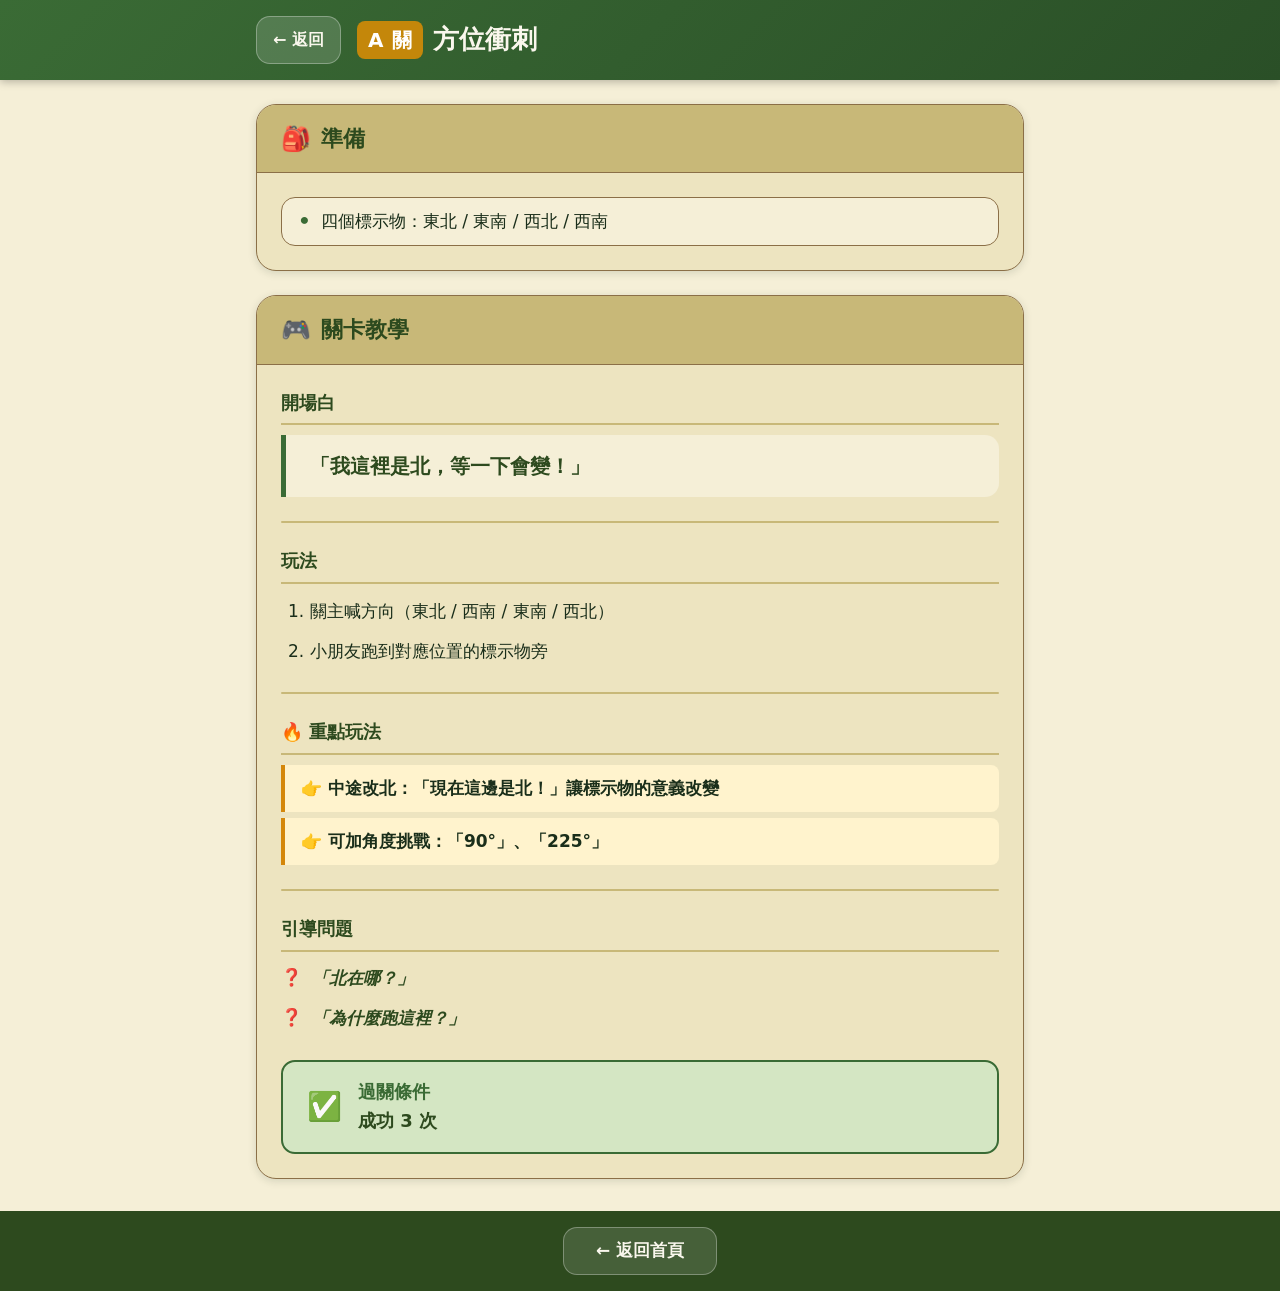
==== station-a.html @ 74ac6048 "feat: add scout orienteering station game site - Homepage with global station master principles and " ====
<!DOCTYPE html>
<html lang="zh-Hant">
<head>
  <meta charset="UTF-8">
  <meta name="viewport" content="width=device-width, initial-scale=1.0, viewport-fit=cover">
  <meta name="theme-color" content="#3A6B35">
  <meta name="mobile-web-app-capable" content="yes">
  <meta name="apple-mobile-web-app-capable" content="yes">
  <meta name="apple-mobile-web-app-status-bar-style" content="black-translucent">
  <meta name="apple-mobile-web-app-title" content="童軍闖關">
  <title>A關：方位衝刺 · 童軍定向</title>
  <link rel="stylesheet" href="css/style.css">
</head>
<body>

  <header class="station-header">
    <div class="container">
      <a href="index.html" class="back-btn" aria-label="返回首頁">← 返回</a>
      <div class="station-title-group">
        <span class="station-badge">A 關</span>
        <h1>方位衝刺</h1>
      </div>
    </div>
  </header>

  <main>
    <div class="container">
      <div class="content-cards">

        <!-- 準備 -->
        <section class="content-card" id="prep">
          <div class="card-header">
            <span class="card-icon">🎒</span>
            <h2>準備</h2>
          </div>
          <div class="card-body">
            <ul class="prep-list">
              <li>四個標示物：東北 / 東南 / 西北 / 西南</li>
            </ul>
          </div>
        </section>

        <!-- 關卡教學 -->
        <section class="content-card" id="teaching">
          <div class="card-header">
            <span class="card-icon">🎮</span>
            <h2>關卡教學</h2>
          </div>
          <div class="card-body">

            <div class="teaching-block">
              <h3>開場白</h3>
              <blockquote class="spiel">「我這裡是北，等一下會變！」</blockquote>
            </div>

            <hr class="topic-divider">

            <div class="teaching-block">
              <h3>玩法</h3>
              <ol class="gameplay-steps">
                <li>關主喊方向（東北 / 西南 / 東南 / 西北）</li>
                <li>小朋友跑到對應位置的標示物旁</li>
              </ol>
            </div>

            <hr class="topic-divider">

            <div class="teaching-block">
              <h3>🔥 重點玩法</h3>
              <ul class="key-list">
                <li>👉 中途改北：「現在這邊是北！」讓標示物的意義改變</li>
                <li>👉 可加角度挑戰：「90°」、「225°」</li>
              </ul>
            </div>

            <hr class="topic-divider">

            <div class="teaching-block">
              <h3>引導問題</h3>
              <ul class="guidance-list">
                <li>「北在哪？」</li>
                <li>「為什麼跑這裡？」</li>
              </ul>
            </div>

            <div class="pass-condition" role="button" tabindex="0" aria-label="點擊標記過關">
              <span class="pass-icon">✅</span>
              <div class="pass-text">
                <strong>過關條件</strong>
                <p>成功 3 次</p>
              </div>
              <span class="pass-done-label">完成！</span>
            </div>

          </div>
        </section>

      </div>
    </div>
  </main>

  <footer class="station-footer">
    <a href="index.html" class="back-btn">← 返回首頁</a>
  </footer>

  <script src="js/main.js"></script>
</body>
</html>
---- css/style.css ----
/* === 1. CSS Custom Properties === */
:root {
  --color-bg:            #F5EFD7;
  --color-surface:       #EDE4C0;
  --color-surface-deep:  #C8B878;
  --color-text:          #1A2E1A;
  --color-heading:       #2D4A1E;
  --color-primary:       #3A6B35;
  --color-primary-dark:  #2A4F27;
  --color-primary-text:  #FAF7ED;
  --color-accent:        #C4870A;
  --color-border:        #8B6F47;
  --color-secondary:     #8B6F47;
  --color-secondary-text:#FAF7ED;
  --color-pass-bg:       #D4E6C3;
  --color-key-bg:        #FFF3CD;
  --color-key-border:    #D4870A;

  --font-base: system-ui, -apple-system, 'Segoe UI', sans-serif;

  --radius-sm:  0.5rem;
  --radius-md:  0.875rem;
  --radius-lg:  1.25rem;

  --space-xs:  0.375rem;
  --space-sm:  0.625rem;
  --space-md:  1rem;
  --space-lg:  1.5rem;
  --space-xl:  2rem;

  --shadow-card: 0 2px 8px rgba(26,46,26,0.15);
  --touch-min:   3rem;
  --touch-nav:   4.5rem;
}

/* === 2. Reset & Base === */
*, *::before, *::after {
  box-sizing: border-box;
  margin: 0;
  padding: 0;
}

html {
  scroll-behavior: smooth;
  -webkit-text-size-adjust: 100%;
}

body {
  font-family: var(--font-base);
  font-size: 1.125rem;
  line-height: 1.6;
  color: var(--color-text);
  background-color: var(--color-bg);
  text-rendering: optimizeLegibility;
  -webkit-font-smoothing: antialiased;
  min-height: 100dvh;
  display: flex;
  flex-direction: column;
}

main {
  flex: 1;
}

ul, ol {
  padding-left: 1.25em;
}

li {
  margin-bottom: 0.25em;
}

a {
  color: var(--color-primary);
  text-decoration: none;
}

/* === 3. Typography === */
h1 {
  font-size: clamp(1.6rem, 5vw, 2.25rem);
  font-weight: 800;
  color: var(--color-primary-text);
  line-height: 1.2;
}

h2 {
  font-size: clamp(1.25rem, 4vw, 1.625rem);
  font-weight: 700;
  color: var(--color-heading);
  margin-bottom: var(--space-md);
}

h3 {
  font-size: 1.125rem;
  font-weight: 700;
  color: var(--color-heading);
  margin-bottom: var(--space-sm);
  padding-bottom: var(--space-xs);
  border-bottom: 2px solid var(--color-surface-deep);
}

/* === 4. Layout === */
.container {
  width: 100%;
  max-width: 800px;
  margin-inline: auto;
  padding-inline: var(--space-md);
}

/* === 5. Site Header (homepage) === */
.site-header {
  background: linear-gradient(135deg, var(--color-primary) 0%, var(--color-primary-dark) 100%);
  padding: var(--space-xl) 0 var(--space-lg);
  position: relative;
  overflow: hidden;
}

.site-header::before {
  content: '';
  position: absolute;
  inset: 0;
  background-image:
    radial-gradient(circle at 20% 50%, rgba(255,255,255,0.05) 0%, transparent 50%),
    radial-gradient(circle at 80% 20%, rgba(255,255,255,0.07) 0%, transparent 40%);
  pointer-events: none;
}

.site-header .container {
  position: relative;
}

.header-top {
  display: flex;
  align-items: center;
  gap: var(--space-md);
  margin-bottom: var(--space-sm);
}

.header-emblem {
  font-size: 3rem;
  line-height: 1;
  filter: drop-shadow(0 2px 4px rgba(0,0,0,0.3));
}

.site-header h1 {
  color: var(--color-primary-text);
}

.site-subtitle {
  color: rgba(250,247,237,0.85);
  font-size: 1rem;
  font-weight: 500;
  letter-spacing: 0.05em;
  margin-top: var(--space-xs);
}

/* === 6. Station Header (station pages) === */
.station-header {
  background: linear-gradient(135deg, var(--color-primary) 0%, var(--color-primary-dark) 100%);
  padding: var(--space-md) 0;
  position: sticky;
  top: 0;
  z-index: 100;
  box-shadow: 0 2px 8px rgba(0,0,0,0.25);
}

.station-header .container {
  display: flex;
  align-items: center;
  gap: var(--space-md);
}

.station-title-group {
  display: flex;
  align-items: center;
  gap: var(--space-sm);
  flex: 1;
  min-width: 0;
}

.station-badge {
  background: var(--color-accent);
  color: #fff;
  border-radius: var(--radius-sm);
  padding: 0.15em 0.55em;
  font-size: 1.25rem;
  font-weight: 900;
  letter-spacing: 0.03em;
  white-space: nowrap;
  flex-shrink: 0;
}

.station-header h1 {
  font-size: clamp(1.2rem, 4vw, 1.625rem);
  white-space: nowrap;
  overflow: hidden;
  text-overflow: ellipsis;
}

/* === 7. Back Button === */
.back-btn {
  display: inline-flex;
  align-items: center;
  justify-content: center;
  min-height: var(--touch-min);
  padding: 0 var(--space-md);
  background: rgba(255,255,255,0.15);
  color: var(--color-primary-text);
  border-radius: var(--radius-md);
  font-size: 1rem;
  font-weight: 700;
  text-decoration: none;
  border: 1.5px solid rgba(255,255,255,0.3);
  transition: background 0.2s ease;
  white-space: nowrap;
  flex-shrink: 0;
}

.back-btn:hover,
.back-btn:focus-visible {
  background: rgba(255,255,255,0.25);
  outline: 2px solid var(--color-primary-text);
  outline-offset: 2px;
}

/* === 8. Principles Section === */
.principles-section {
  padding: var(--space-xl) 0 var(--space-lg);
}

.principles-section h2 {
  display: flex;
  align-items: center;
  gap: var(--space-sm);
  margin-bottom: var(--space-lg);
}

.principles-section h2::before {
  content: '🧭';
  font-size: 1.4rem;
}

.principles-list {
  list-style: none;
  padding: 0;
  display: flex;
  flex-direction: column;
  gap: var(--space-sm);
}

.principle-item {
  background: var(--color-surface);
  border: 1.5px solid var(--color-border);
  border-left: 5px solid var(--color-accent);
  border-radius: var(--radius-md);
  padding: var(--space-md) var(--space-lg);
  font-size: 1.125rem;
  font-weight: 600;
  line-height: 1.5;
  box-shadow: var(--shadow-card);
}

.principle-item strong {
  color: var(--color-heading);
  display: block;
  font-size: 1.2rem;
}

.principle-item .principle-note {
  color: var(--color-text);
  font-weight: 500;
  font-size: 1rem;
  margin-top: 0.1em;
}

.principle-star {
  color: var(--color-accent);
}

/* === 9. Station Navigation Buttons === */
.stations-section {
  padding-bottom: var(--space-xl);
}

.stations-section h2 {
  display: flex;
  align-items: center;
  gap: var(--space-sm);
  margin-bottom: var(--space-lg);
}

.stations-section h2::before {
  content: '🎯';
  font-size: 1.4rem;
}

.station-grid {
  display: grid;
  grid-template-columns: 1fr 1fr;
  gap: var(--space-md);
}

.station-btn {
  display: flex;
  flex-direction: column;
  align-items: center;
  justify-content: center;
  gap: var(--space-xs);
  min-height: var(--touch-nav);
  padding: var(--space-md);
  background: var(--color-primary);
  color: var(--color-primary-text);
  border-radius: var(--radius-lg);
  text-decoration: none;
  font-weight: 700;
  box-shadow: 0 4px 12px rgba(42,79,39,0.35);
  transition: background 0.2s ease, transform 0.1s ease, box-shadow 0.2s ease;
  border: 2px solid transparent;
  position: relative;
  overflow: hidden;
}

.station-btn::before {
  content: '';
  position: absolute;
  inset: 0;
  background: linear-gradient(135deg, rgba(255,255,255,0.12) 0%, transparent 60%);
  pointer-events: none;
}

.station-btn:last-child:nth-child(odd) {
  grid-column: 1 / -1;
  max-width: calc(50% - var(--space-sm) / 2);
  margin-inline: auto;
}

.station-btn:hover,
.station-btn:focus-visible {
  background: var(--color-primary-dark);
  transform: translateY(-2px);
  box-shadow: 0 6px 16px rgba(42,79,39,0.45);
  outline: 3px solid var(--color-accent);
  outline-offset: 2px;
}

.station-btn:active {
  transform: translateY(0);
  box-shadow: 0 2px 6px rgba(42,79,39,0.3);
}

.station-letter {
  font-size: 2rem;
  font-weight: 900;
  line-height: 1;
  color: var(--color-accent);
  text-shadow: 0 1px 3px rgba(0,0,0,0.2);
}

.station-name {
  font-size: 0.95rem;
  text-align: center;
  line-height: 1.3;
  color: var(--color-primary-text);
}

/* === 10. Content Cards (station pages) === */
.content-cards {
  padding: var(--space-lg) 0 var(--space-xl);
  display: flex;
  flex-direction: column;
  gap: var(--space-lg);
}

.content-card {
  background: var(--color-surface);
  border: 1.5px solid var(--color-border);
  border-radius: var(--radius-lg);
  box-shadow: var(--shadow-card);
  overflow: hidden;
}

.card-header {
  background: var(--color-surface-deep);
  display: flex;
  align-items: center;
  gap: var(--space-sm);
  padding: var(--space-md) var(--space-lg);
  border-bottom: 1.5px solid var(--color-border);
}

.card-icon {
  font-size: 1.5rem;
  line-height: 1;
}

.card-header h2 {
  font-size: 1.375rem;
  font-weight: 800;
  color: var(--color-heading);
  margin: 0;
}

.card-body {
  padding: var(--space-lg);
}

/* === 11. Prep List === */
.prep-list {
  list-style: none;
  padding: 0;
  display: flex;
  flex-direction: column;
  gap: var(--space-sm);
}

.prep-list li {
  display: flex;
  align-items: flex-start;
  gap: var(--space-sm);
  padding: var(--space-sm) var(--space-md);
  background: var(--color-bg);
  border: 1px solid var(--color-border);
  border-radius: var(--radius-md);
  font-size: 1.0625rem;
  font-weight: 500;
  margin: 0;
}

.prep-list li::before {
  content: '•';
  color: var(--color-primary);
  font-weight: 900;
  font-size: 1.25rem;
  line-height: 1.3;
  flex-shrink: 0;
}

/* === 12. Teaching Blocks === */
.teaching-block {
  margin-bottom: var(--space-lg);
}

.teaching-block:last-child {
  margin-bottom: 0;
}

/* Opening spiel */
.spiel {
  background: var(--color-bg);
  border-left: 5px solid var(--color-primary);
  border-radius: 0 var(--radius-md) var(--radius-md) 0;
  padding: var(--space-md) var(--space-lg);
  font-size: 1.25rem;
  font-weight: 700;
  color: var(--color-heading);
  font-style: normal;
  margin: 0;
  line-height: 1.5;
}

/* Gameplay steps */
.gameplay-steps {
  padding-left: 1.5em;
  display: flex;
  flex-direction: column;
  gap: var(--space-xs);
}

.gameplay-steps li {
  font-size: 1.0625rem;
  font-weight: 500;
  margin: 0;
  padding: 0.2em 0;
}

/* Key points */
.key-list {
  list-style: none;
  padding: 0;
  display: flex;
  flex-direction: column;
  gap: var(--space-xs);
}

.key-list li {
  background: var(--color-key-bg);
  border-left: 4px solid var(--color-key-border);
  border-radius: 0 var(--radius-sm) var(--radius-sm) 0;
  padding: var(--space-sm) var(--space-md);
  font-size: 1.0625rem;
  font-weight: 600;
  margin: 0;
}

/* Guidance questions */
.guidance-list {
  list-style: none;
  padding: 0;
  display: flex;
  flex-direction: column;
  gap: var(--space-xs);
}

.guidance-list li {
  display: flex;
  align-items: flex-start;
  gap: var(--space-sm);
  font-size: 1.0625rem;
  font-style: italic;
  color: var(--color-heading);
  font-weight: 600;
  margin: 0;
  padding: 0.2em 0;
}

.guidance-list li::before {
  content: '❓';
  font-style: normal;
  flex-shrink: 0;
  line-height: 1.5;
}

/* === 13. Pass Condition === */
.pass-condition {
  display: flex;
  align-items: center;
  gap: var(--space-md);
  background: var(--color-pass-bg);
  border: 2.5px solid var(--color-primary);
  border-radius: var(--radius-md);
  padding: var(--space-md) var(--space-lg);
  margin-top: var(--space-lg);
  cursor: pointer;
  transition: background 0.2s ease, border-color 0.2s ease, opacity 0.2s ease;
  user-select: none;
  -webkit-tap-highlight-color: transparent;
  min-height: var(--touch-min);
  position: relative;
}

.pass-condition:hover {
  background: #c2ddb3;
}

.pass-condition:focus-visible {
  outline: 3px solid var(--color-primary);
  outline-offset: 2px;
}

.pass-condition.is-done {
  background: var(--color-surface-deep);
  border-color: var(--color-border);
  opacity: 0.75;
}

.pass-condition.is-done .pass-text strong {
  text-decoration: line-through;
}

.pass-icon {
  font-size: 1.75rem;
  line-height: 1;
  flex-shrink: 0;
  transition: transform 0.2s ease;
}

.pass-condition.is-done .pass-icon {
  transform: scale(0.8);
}

.pass-text strong {
  display: block;
  font-size: 1.125rem;
  color: var(--color-primary);
  font-weight: 800;
}

.pass-text p {
  font-size: 1.125rem;
  font-weight: 700;
  color: var(--color-heading);
  margin: 0;
}

.pass-done-label {
  position: absolute;
  right: var(--space-md);
  top: 50%;
  transform: translateY(-50%);
  background: var(--color-primary);
  color: var(--color-primary-text);
  border-radius: var(--radius-sm);
  padding: 0.2em 0.6em;
  font-size: 0.875rem;
  font-weight: 700;
  opacity: 0;
  transition: opacity 0.2s ease;
  pointer-events: none;
}

.pass-condition.is-done .pass-done-label {
  opacity: 1;
}

/* === 14. Topic Dividers === */
.topic-divider {
  height: 2px;
  background: var(--color-surface-deep);
  border: none;
  border-radius: 1px;
  margin: var(--space-lg) 0;
}

/* === 15. Footer === */
.site-footer {
  background: var(--color-heading);
  color: rgba(250,247,237,0.7);
  text-align: center;
  padding: var(--space-md);
  font-size: 0.875rem;
  margin-top: auto;
}

.station-footer {
  background: var(--color-heading);
  padding: var(--space-md);
  display: flex;
  justify-content: center;
}

.station-footer .back-btn {
  background: rgba(255,255,255,0.12);
  font-size: 1.0625rem;
  padding: 0 var(--space-xl);
}

/* === 16. Overall summary banner (homepage) === */
.overview-banner {
  background: var(--color-primary);
  color: var(--color-primary-text);
  border-radius: var(--radius-lg);
  padding: var(--space-md) var(--space-lg);
  margin-bottom: var(--space-xl);
  font-size: 1rem;
  font-weight: 600;
  display: flex;
  align-items: center;
  gap: var(--space-sm);
  box-shadow: var(--shadow-card);
}

.overview-banner span {
  opacity: 0.9;
}

/* === 17. Print styles === */
@media print {
  body {
    background: #fff;
    color: #000;
    font-size: 12pt;
  }
  .site-header,
  .station-header,
  .back-btn,
  .site-footer,
  .station-footer {
    display: none;
  }
  .content-card {
    border: 1pt solid #333;
    box-shadow: none;
    break-inside: avoid;
  }
  .pass-condition {
    border: 2pt solid #333;
  }
}

/* === 18. Responsive === */
@media (min-width: 640px) {
  .station-grid {
    grid-template-columns: repeat(3, 1fr);
  }
  .station-btn:last-child:nth-child(odd) {
    grid-column: auto;
    max-width: none;
    margin-inline: 0;
  }
  .station-btn:nth-child(4):last-child,
  .station-btn:nth-child(5) {
    grid-column: auto;
  }
  /* Center the 5th button when 3-col grid */
  .station-btn:nth-child(5):last-child {
    grid-column: 2;
  }
}

@media (min-width: 960px) {
  body {
    font-size: 1.1875rem;
  }
}
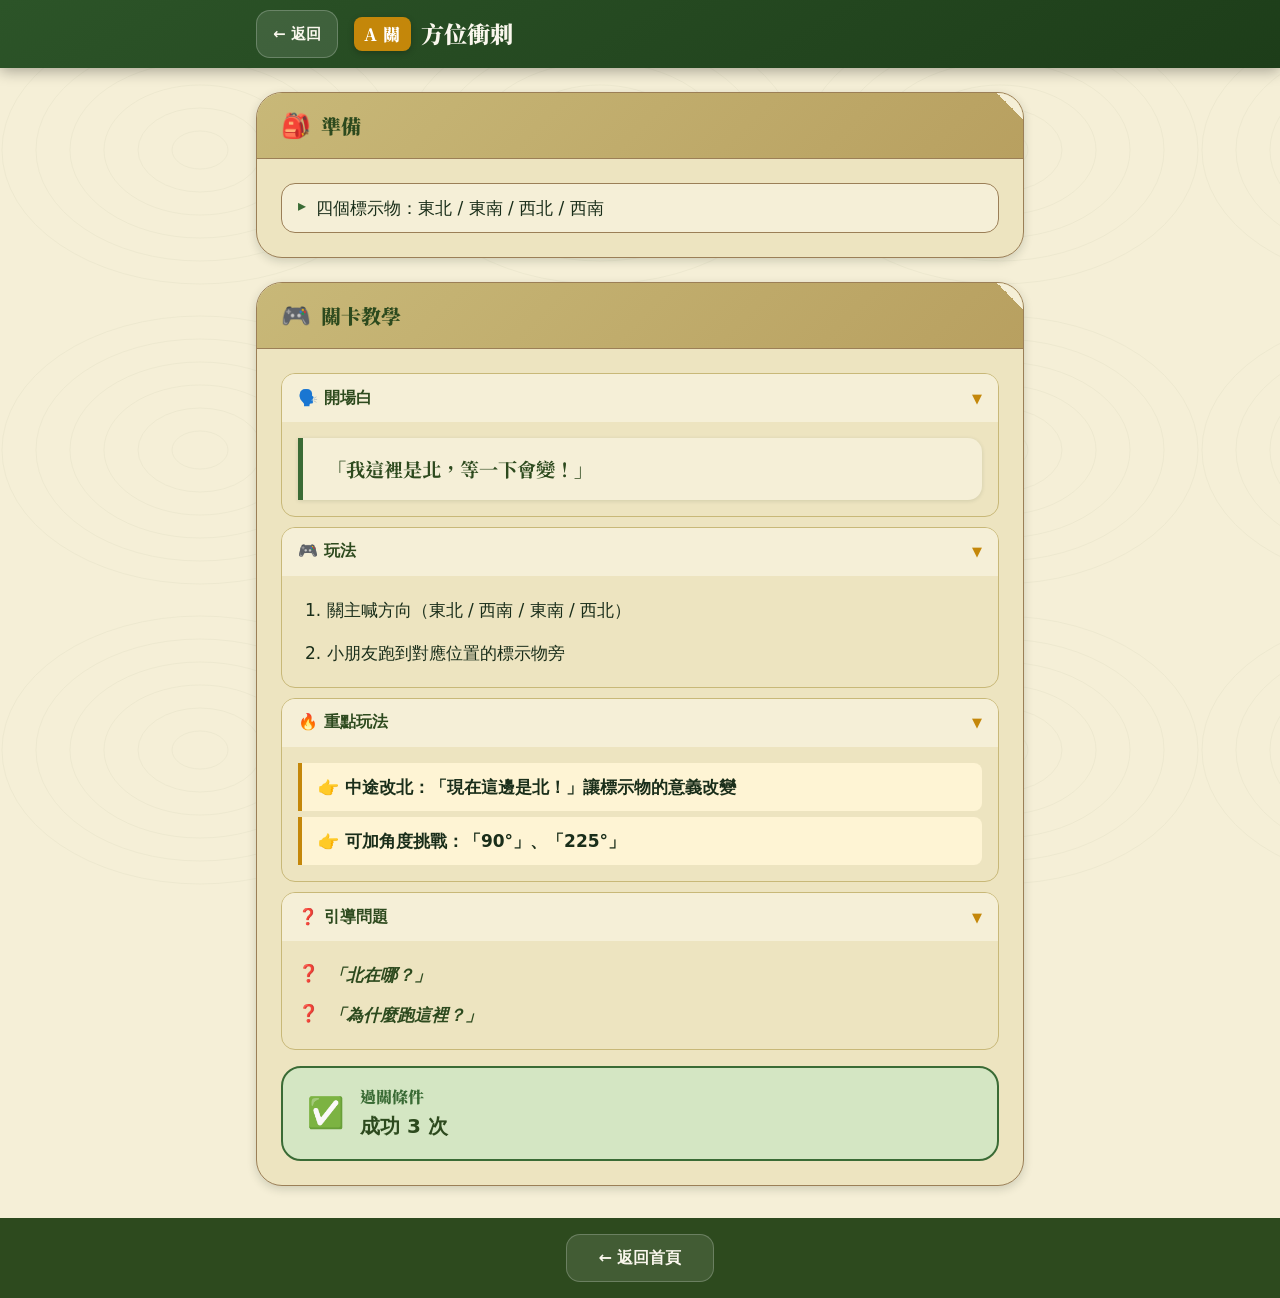
==== commit 9e818df6: "style: redesign visual identity with field-guide aesthetic - Add Noto Serif TC font for headings and" ====
--- a/station-a.html
+++ b/station-a.html
@@ -3,12 +3,14 @@
 <head>
   <meta charset="UTF-8">
   <meta name="viewport" content="width=device-width, initial-scale=1.0, viewport-fit=cover">
-  <meta name="theme-color" content="#3A6B35">
+  <meta name="theme-color" content="#2C5428">
   <meta name="mobile-web-app-capable" content="yes">
   <meta name="apple-mobile-web-app-capable" content="yes">
   <meta name="apple-mobile-web-app-status-bar-style" content="black-translucent">
   <meta name="apple-mobile-web-app-title" content="童軍闖關">
   <title>A關：方位衝刺 · 童軍定向</title>
+  <link rel="preconnect" href="https://fonts.googleapis.com">
+  <link rel="preconnect" href="https://fonts.gstatic.com" crossorigin>
   <link rel="stylesheet" href="css/style.css">
 </head>
 <body>
@@ -48,39 +50,53 @@
           </div>
           <div class="card-body">
 
-            <div class="teaching-block">
-              <h3>開場白</h3>
-              <blockquote class="spiel">「我這裡是北，等一下會變！」</blockquote>
+            <div class="teaching-block is-open">
+              <button class="block-toggle" aria-expanded="true">
+                <span class="block-title">🗣️ 開場白</span>
+                <span class="block-chevron">▼</span>
+              </button>
+              <div class="block-body">
+                <blockquote class="spiel">「我這裡是北，等一下會變！」</blockquote>
+              </div>
             </div>
 
-            <hr class="topic-divider">
-
-            <div class="teaching-block">
-              <h3>玩法</h3>
-              <ol class="gameplay-steps">
-                <li>關主喊方向（東北 / 西南 / 東南 / 西北）</li>
-                <li>小朋友跑到對應位置的標示物旁</li>
-              </ol>
+            <div class="teaching-block is-open">
+              <button class="block-toggle" aria-expanded="true">
+                <span class="block-title">🎮 玩法</span>
+                <span class="block-chevron">▼</span>
+              </button>
+              <div class="block-body">
+                <ol class="gameplay-steps">
+                  <li>關主喊方向（東北 / 西南 / 東南 / 西北）</li>
+                  <li>小朋友跑到對應位置的標示物旁</li>
+                </ol>
+              </div>
             </div>
 
-            <hr class="topic-divider">
-
-            <div class="teaching-block">
-              <h3>🔥 重點玩法</h3>
-              <ul class="key-list">
-                <li>👉 中途改北：「現在這邊是北！」讓標示物的意義改變</li>
-                <li>👉 可加角度挑戰：「90°」、「225°」</li>
-              </ul>
+            <div class="teaching-block is-open">
+              <button class="block-toggle" aria-expanded="true">
+                <span class="block-title">🔥 重點玩法</span>
+                <span class="block-chevron">▼</span>
+              </button>
+              <div class="block-body">
+                <ul class="key-list">
+                  <li>👉 中途改北：「現在這邊是北！」讓標示物的意義改變</li>
+                  <li>👉 可加角度挑戰：「90°」、「225°」</li>
+                </ul>
+              </div>
             </div>
 
-            <hr class="topic-divider">
-
-            <div class="teaching-block">
-              <h3>引導問題</h3>
-              <ul class="guidance-list">
-                <li>「北在哪？」</li>
-                <li>「為什麼跑這裡？」</li>
-              </ul>
+            <div class="teaching-block is-open">
+              <button class="block-toggle" aria-expanded="true">
+                <span class="block-title">❓ 引導問題</span>
+                <span class="block-chevron">▼</span>
+              </button>
+              <div class="block-body">
+                <ul class="guidance-list">
+                  <li>「北在哪？」</li>
+                  <li>「為什麼跑這裡？」</li>
+                </ul>
+              </div>
             </div>
 
             <div class="pass-condition" role="button" tabindex="0" aria-label="點擊標記過關">
--- a/css/style.css
+++ b/css/style.css
@@ -1,5 +1,10 @@
-/* === 1. CSS Custom Properties === */
+@import url('https://fonts.googleapis.com/css2?family=Noto+Serif+TC:wght@600;700;900&display=swap');
+
+/* ============================================================
+   CSS Custom Properties
+   ============================================================ */
 :root {
+  /* Scout colour palette */
   --color-bg:            #F5EFD7;
   --color-surface:       #EDE4C0;
   --color-surface-deep:  #C8B878;
@@ -9,46 +14,58 @@
   --color-primary-dark:  #2A4F27;
   --color-primary-text:  #FAF7ED;
   --color-accent:        #C4870A;
-  --color-border:        #8B6F47;
-  --color-secondary:     #8B6F47;
-  --color-secondary-text:#FAF7ED;
+  --color-accent-light:  #F0D070;
+  --color-border:        #9B7F57;
   --color-pass-bg:       #D4E6C3;
-  --color-key-bg:        #FFF3CD;
-  --color-key-border:    #D4870A;
-
-  --font-base: system-ui, -apple-system, 'Segoe UI', sans-serif;
-
+  --color-key-bg:        #FEF4D4;
+  --color-key-border:    #C4870A;
+
+  /* Per-station badge shades (all in green family) */
+  --badge-a: #2A5520;
+  --badge-b: #3A6828;
+  --badge-c: #4A6A18;
+  --badge-d: #1E5838;
+  --badge-e: #523E10;
+
+  /* Fonts */
+  --font-serif: 'Noto Serif TC', 'Songti SC', 'SimSun', Georgia, serif;
+  --font-sans:  system-ui, -apple-system, 'Segoe UI', sans-serif;
+
+  /* Spacing */
+  --space-xs:   0.375rem;
+  --space-sm:   0.625rem;
+  --space-md:   1rem;
+  --space-lg:   1.5rem;
+  --space-xl:   2rem;
+  --space-xxl:  3rem;
+
+  /* Radius */
   --radius-sm:  0.5rem;
   --radius-md:  0.875rem;
   --radius-lg:  1.25rem;
-
-  --space-xs:  0.375rem;
-  --space-sm:  0.625rem;
-  --space-md:  1rem;
-  --space-lg:  1.5rem;
-  --space-xl:  2rem;
-
-  --shadow-card: 0 2px 8px rgba(26,46,26,0.15);
-  --touch-min:   3rem;
-  --touch-nav:   4.5rem;
-}
-
-/* === 2. Reset & Base === */
-*, *::before, *::after {
-  box-sizing: border-box;
-  margin: 0;
-  padding: 0;
-}
-
-html {
-  scroll-behavior: smooth;
-  -webkit-text-size-adjust: 100%;
-}
+  --radius-xl:  1.625rem;
+
+  /* Shadows */
+  --shadow-sm:   0 1px 4px rgba(26,46,26,0.13);
+  --shadow-card: 0 3px 10px rgba(26,46,26,0.18);
+  --shadow-lg:   0 6px 20px rgba(26,46,26,0.28);
+
+  /* Touch targets */
+  --touch-min: 3rem;     /* 48px */
+  --touch-lg:  5rem;     /* 80px */
+}
+
+
+/* ============================================================
+   Reset & Base
+   ============================================================ */
+*, *::before, *::after { box-sizing: border-box; margin: 0; padding: 0; }
+html { scroll-behavior: smooth; -webkit-text-size-adjust: 100%; }
 
 body {
-  font-family: var(--font-base);
+  font-family: var(--font-sans);
   font-size: 1.125rem;
-  line-height: 1.6;
+  line-height: 1.65;
   color: var(--color-text);
   background-color: var(--color-bg);
   text-rendering: optimizeLegibility;
@@ -56,50 +73,63 @@
   min-height: 100dvh;
   display: flex;
   flex-direction: column;
-}
-
-main {
-  flex: 1;
-}
-
-ul, ol {
-  padding-left: 1.25em;
-}
-
-li {
-  margin-bottom: 0.25em;
-}
-
-a {
-  color: var(--color-primary);
-  text-decoration: none;
-}
-
-/* === 3. Typography === */
+  position: relative;
+}
+
+/* Topographic contour-line texture */
+body::before {
+  content: '';
+  position: fixed;
+  inset: 0;
+  z-index: 0;
+  pointer-events: none;
+  background-image: url("data:image/svg+xml,%3Csvg xmlns='http://www.w3.org/2000/svg' width='400' height='300'%3E%3Cg fill='none' stroke='%232D4A1E' stroke-width='0.75'%3E%3Cellipse cx='200' cy='150' rx='28' ry='19'/%3E%3Cellipse cx='200' cy='150' rx='62' ry='42'/%3E%3Cellipse cx='200' cy='150' rx='96' ry='65'/%3E%3Cellipse cx='200' cy='150' rx='130' ry='88'/%3E%3Cellipse cx='200' cy='150' rx='164' ry='111'/%3E%3Cellipse cx='200' cy='150' rx='198' ry='134'/%3E%3C/g%3E%3C/svg%3E");
+  background-size: 400px 300px;
+  background-repeat: repeat;
+  opacity: 0.052;
+}
+
+main   { flex: 1; position: relative; z-index: 1; }
+footer { position: relative; z-index: 1; }
+header { position: relative; z-index: 10; }
+
+ul, ol { padding-left: 1.25em; }
+li { margin-bottom: 0.25em; }
+a  { color: var(--color-primary); text-decoration: none; }
+button { cursor: pointer; border: none; background: none; font-family: inherit; }
+
+
+/* ============================================================
+   Typography
+   ============================================================ */
 h1 {
-  font-size: clamp(1.6rem, 5vw, 2.25rem);
-  font-weight: 800;
+  font-family: var(--font-serif);
+  font-size: clamp(1.55rem, 5vw, 2.2rem);
+  font-weight: 900;
   color: var(--color-primary-text);
   line-height: 1.2;
+  letter-spacing: -0.01em;
 }
 
 h2 {
-  font-size: clamp(1.25rem, 4vw, 1.625rem);
+  font-family: var(--font-serif);
+  font-size: clamp(1.2rem, 4vw, 1.5rem);
   font-weight: 700;
   color: var(--color-heading);
   margin-bottom: var(--space-md);
 }
 
 h3 {
-  font-size: 1.125rem;
+  font-family: var(--font-sans);
+  font-size: 1rem;
   font-weight: 700;
   color: var(--color-heading);
-  margin-bottom: var(--space-sm);
-  padding-bottom: var(--space-xs);
-  border-bottom: 2px solid var(--color-surface-deep);
-}
-
-/* === 4. Layout === */
+}
+
+
+/* ============================================================
+   Layout
+   ============================================================ */
 .container {
   width: 100%;
   max-width: 800px;
@@ -107,39 +137,37 @@
   padding-inline: var(--space-md);
 }
 
-/* === 5. Site Header (homepage) === */
+
+/* ============================================================
+   Site Header — Homepage
+   ============================================================ */
 .site-header {
-  background: linear-gradient(135deg, var(--color-primary) 0%, var(--color-primary-dark) 100%);
-  padding: var(--space-xl) 0 var(--space-lg);
+  background: linear-gradient(150deg, #2C5428 0%, #1D3D19 55%, #152D10 100%);
+  padding-top: var(--space-xl);
+  overflow: hidden;
   position: relative;
-  overflow: hidden;
-}
-
-.site-header::before {
-  content: '';
-  position: absolute;
-  inset: 0;
-  background-image:
-    radial-gradient(circle at 20% 50%, rgba(255,255,255,0.05) 0%, transparent 50%),
-    radial-gradient(circle at 80% 20%, rgba(255,255,255,0.07) 0%, transparent 40%);
-  pointer-events: none;
-}
-
-.site-header .container {
-  position: relative;
-}
-
-.header-top {
-  display: flex;
-  align-items: center;
+}
+
+.site-header .container { position: relative; z-index: 1; }
+
+.header-inner {
+  display: flex;
+  align-items: flex-start;
+  justify-content: space-between;
   gap: var(--space-md);
-  margin-bottom: var(--space-sm);
-}
-
-.header-emblem {
-  font-size: 3rem;
-  line-height: 1;
-  filter: drop-shadow(0 2px 4px rgba(0,0,0,0.3));
+  padding-bottom: var(--space-lg);
+}
+
+.header-text { flex: 1; min-width: 0; }
+
+.header-eyebrow {
+  font-size: 0.8125rem;
+  font-weight: 600;
+  letter-spacing: 0.12em;
+  text-transform: uppercase;
+  color: var(--color-accent-light);
+  opacity: 0.85;
+  margin-bottom: var(--space-xs);
 }
 
 .site-header h1 {
@@ -147,21 +175,45 @@
 }
 
 .site-subtitle {
-  color: rgba(250,247,237,0.85);
-  font-size: 1rem;
+  color: rgba(250,247,237,0.7);
+  font-size: 0.9rem;
   font-weight: 500;
-  letter-spacing: 0.05em;
+  letter-spacing: 0.04em;
   margin-top: var(--space-xs);
 }
 
-/* === 6. Station Header (station pages) === */
+/* Compass rose decoration */
+.compass-rose-wrap {
+  flex-shrink: 0;
+  opacity: 0.22;
+  margin-top: -0.5rem;
+  filter: drop-shadow(0 0 10px rgba(255,255,255,0.15));
+}
+
+/* Wave edge between header and body */
+.header-wave {
+  display: block;
+  line-height: 0;
+  margin-top: -1px;
+}
+
+.header-wave svg {
+  width: 100%;
+  height: 32px;
+  display: block;
+}
+
+
+/* ============================================================
+   Station Header — Station Pages
+   ============================================================ */
 .station-header {
-  background: linear-gradient(135deg, var(--color-primary) 0%, var(--color-primary-dark) 100%);
-  padding: var(--space-md) 0;
+  background: linear-gradient(150deg, #2C5428 0%, #1D3D19 100%);
+  padding: var(--space-sm) 0;
   position: sticky;
   top: 0;
   z-index: 100;
-  box-shadow: 0 2px 8px rgba(0,0,0,0.25);
+  box-shadow: 0 3px 14px rgba(0,0,0,0.32);
 }
 
 .station-header .container {
@@ -182,62 +234,95 @@
   background: var(--color-accent);
   color: #fff;
   border-radius: var(--radius-sm);
-  padding: 0.15em 0.55em;
-  font-size: 1.25rem;
+  padding: 0.15em 0.6em;
+  font-family: var(--font-serif);
+  font-size: 1.0625rem;
   font-weight: 900;
-  letter-spacing: 0.03em;
+  letter-spacing: 0.06em;
   white-space: nowrap;
   flex-shrink: 0;
+  box-shadow: 0 2px 6px rgba(0,0,0,0.22);
 }
 
 .station-header h1 {
-  font-size: clamp(1.2rem, 4vw, 1.625rem);
+  font-size: clamp(1.1rem, 4vw, 1.45rem);
   white-space: nowrap;
   overflow: hidden;
   text-overflow: ellipsis;
 }
 
-/* === 7. Back Button === */
+
+/* ============================================================
+   Back Button
+   ============================================================ */
 .back-btn {
   display: inline-flex;
   align-items: center;
   justify-content: center;
   min-height: var(--touch-min);
   padding: 0 var(--space-md);
-  background: rgba(255,255,255,0.15);
+  background: rgba(255,255,255,0.11);
   color: var(--color-primary-text);
   border-radius: var(--radius-md);
-  font-size: 1rem;
+  font-size: 0.9375rem;
   font-weight: 700;
   text-decoration: none;
-  border: 1.5px solid rgba(255,255,255,0.3);
+  border: 1.5px solid rgba(255,255,255,0.22);
   transition: background 0.2s ease;
   white-space: nowrap;
   flex-shrink: 0;
 }
 
-.back-btn:hover,
-.back-btn:focus-visible {
-  background: rgba(255,255,255,0.25);
+.back-btn:hover, .back-btn:focus-visible {
+  background: rgba(255,255,255,0.2);
   outline: 2px solid var(--color-primary-text);
   outline-offset: 2px;
 }
 
-/* === 8. Principles Section === */
+
+/* ============================================================
+   Overview Banner — Homepage
+   ============================================================ */
+.overview-banner {
+  background: var(--color-heading);
+  color: rgba(250,247,237,0.85);
+  border-radius: var(--radius-lg);
+  padding: var(--space-sm) var(--space-lg);
+  margin: var(--space-lg) 0 var(--space-xl);
+  font-size: 0.9375rem;
+  font-weight: 600;
+  display: flex;
+  align-items: center;
+  gap: var(--space-sm);
+  letter-spacing: 0.02em;
+  box-shadow: var(--shadow-sm);
+  border-left: 4px solid var(--color-accent);
+}
+
+
+/* ============================================================
+   Section Heading
+   ============================================================ */
+.section-heading {
+  display: flex;
+  align-items: center;
+  gap: var(--space-sm);
+  margin-bottom: var(--space-lg);
+  padding-bottom: var(--space-sm);
+  border-bottom: 2px solid var(--color-surface-deep);
+}
+
+.section-heading-icon {
+  font-size: 1.375rem;
+  line-height: 1;
+}
+
+
+/* ============================================================
+   Principles Section — Homepage
+   ============================================================ */
 .principles-section {
   padding: var(--space-xl) 0 var(--space-lg);
-}
-
-.principles-section h2 {
-  display: flex;
-  align-items: center;
-  gap: var(--space-sm);
-  margin-bottom: var(--space-lg);
-}
-
-.principles-section h2::before {
-  content: '🧭';
-  font-size: 1.4rem;
 }
 
 .principles-list {
@@ -249,121 +334,234 @@
 }
 
 .principle-item {
+  display: flex;
+  align-items: center;
+  gap: var(--space-md);
   background: var(--color-surface);
   border: 1.5px solid var(--color-border);
-  border-left: 5px solid var(--color-accent);
-  border-radius: var(--radius-md);
-  padding: var(--space-md) var(--space-lg);
-  font-size: 1.125rem;
-  font-weight: 600;
-  line-height: 1.5;
-  box-shadow: var(--shadow-card);
-}
-
-.principle-item strong {
+  border-radius: var(--radius-xl);
+  padding: var(--space-md);
+  box-shadow: var(--shadow-sm);
+  /* Staggered entrance */
+  opacity: 0;
+  transform: translateY(14px);
+  animation: fadeUp 0.45s ease forwards;
+}
+.principle-item:nth-child(1) { animation-delay: 0.05s; }
+.principle-item:nth-child(2) { animation-delay: 0.13s; }
+.principle-item:nth-child(3) { animation-delay: 0.21s; }
+.principle-item:nth-child(4) { animation-delay: 0.29s; }
+
+.principle-num {
+  width: 2.75rem;
+  height: 2.75rem;
+  min-width: 2.75rem;
+  background: var(--color-primary);
+  border-radius: 50%;
+  display: flex;
+  align-items: center;
+  justify-content: center;
+  font-family: var(--font-serif);
+  font-size: 0.875rem;
+  font-weight: 900;
+  color: var(--color-accent-light);
+  box-shadow: inset 0 -2px 0 rgba(0,0,0,0.22), 0 2px 5px rgba(0,0,0,0.15);
+  letter-spacing: 0.03em;
+  flex-shrink: 0;
+}
+
+.principle-body { flex: 1; min-width: 0; }
+
+.principle-title {
+  display: block;
+  font-family: var(--font-serif);
+  font-size: 1.175rem;
+  font-weight: 900;
   color: var(--color-heading);
+  line-height: 1.25;
+}
+
+.principle-note {
   display: block;
-  font-size: 1.2rem;
-}
-
-.principle-item .principle-note {
+  font-size: 0.9375rem;
+  font-weight: 500;
   color: var(--color-text);
-  font-weight: 500;
-  font-size: 1rem;
-  margin-top: 0.1em;
-}
-
-.principle-star {
-  color: var(--color-accent);
-}
-
-/* === 9. Station Navigation Buttons === */
-.stations-section {
-  padding-bottom: var(--space-xl);
-}
-
-.stations-section h2 {
-  display: flex;
-  align-items: center;
-  gap: var(--space-sm);
-  margin-bottom: var(--space-lg);
-}
-
-.stations-section h2::before {
-  content: '🎯';
-  font-size: 1.4rem;
-}
-
-.station-grid {
-  display: grid;
-  grid-template-columns: 1fr 1fr;
+  opacity: 0.8;
+  margin-top: 0.15em;
+}
+
+/* Spirit quote */
+.spirit-quote {
+  display: flex;
+  align-items: center;
   gap: var(--space-md);
-}
-
-.station-btn {
-  display: flex;
-  flex-direction: column;
-  align-items: center;
-  justify-content: center;
-  gap: var(--space-xs);
-  min-height: var(--touch-nav);
-  padding: var(--space-md);
+  margin-top: var(--space-md);
   background: var(--color-primary);
   color: var(--color-primary-text);
-  border-radius: var(--radius-lg);
-  text-decoration: none;
-  font-weight: 700;
-  box-shadow: 0 4px 12px rgba(42,79,39,0.35);
-  transition: background 0.2s ease, transform 0.1s ease, box-shadow 0.2s ease;
-  border: 2px solid transparent;
+  border-radius: var(--radius-xl);
+  padding: var(--space-md) var(--space-lg);
   position: relative;
   overflow: hidden;
-}
-
-.station-btn::before {
+  box-shadow: var(--shadow-card);
+  opacity: 0;
+  animation: fadeUp 0.45s ease 0.38s forwards;
+}
+
+.spirit-quote::before {
+  content: '"';
+  position: absolute;
+  top: -0.35em;
+  left: 0.5rem;
+  font-size: 5rem;
+  font-family: Georgia, serif;
+  color: rgba(255,255,255,0.15);
+  line-height: 1;
+  pointer-events: none;
+  user-select: none;
+}
+
+.spirit-quote p {
+  font-family: var(--font-serif);
+  font-size: 1rem;
+  font-weight: 700;
+  font-style: italic;
+  line-height: 1.55;
+  position: relative;
+}
+
+
+/* ============================================================
+   Station Cards — Homepage
+   ============================================================ */
+.stations-section {
+  padding-bottom: var(--space-xxl);
+}
+
+.station-grid {
+  display: flex;
+  flex-direction: column;
+  gap: var(--space-sm);
+}
+
+.station-card {
+  display: flex;
+  align-items: center;
+  gap: var(--space-md);
+  min-height: var(--touch-lg);
+  padding: var(--space-md) var(--space-md) var(--space-md) var(--space-sm);
+  background: var(--color-surface);
+  border: 1.5px solid var(--color-border);
+  border-radius: var(--radius-xl);
+  text-decoration: none;
+  box-shadow: var(--shadow-card);
+  position: relative;
+  overflow: hidden;
+  transition: transform 0.15s ease, box-shadow 0.15s ease, border-color 0.15s ease;
+  /* Staggered entrance */
+  opacity: 0;
+  transform: translateX(-18px);
+  animation: slideRight 0.4s ease forwards;
+}
+
+.station-card:nth-child(1) { animation-delay: 0.08s; }
+.station-card:nth-child(2) { animation-delay: 0.15s; }
+.station-card:nth-child(3) { animation-delay: 0.22s; }
+.station-card:nth-child(4) { animation-delay: 0.29s; }
+.station-card:nth-child(5) { animation-delay: 0.36s; }
+
+/* Left accent strip */
+.station-card::before {
   content: '';
   position: absolute;
-  inset: 0;
-  background: linear-gradient(135deg, rgba(255,255,255,0.12) 0%, transparent 60%);
-  pointer-events: none;
-}
-
-.station-btn:last-child:nth-child(odd) {
-  grid-column: 1 / -1;
-  max-width: calc(50% - var(--space-sm) / 2);
-  margin-inline: auto;
-}
-
-.station-btn:hover,
-.station-btn:focus-visible {
-  background: var(--color-primary-dark);
-  transform: translateY(-2px);
-  box-shadow: 0 6px 16px rgba(42,79,39,0.45);
+  top: 0; bottom: 0; left: 0;
+  width: 5px;
+  background: var(--color-accent);
+  border-radius: var(--radius-sm) 0 0 var(--radius-sm);
+}
+
+.station-card:hover, .station-card:focus-visible {
+  transform: translateX(5px);
+  box-shadow: var(--shadow-lg);
+  border-color: var(--color-accent);
+  outline: none;
+}
+.station-card:focus-visible {
   outline: 3px solid var(--color-accent);
   outline-offset: 2px;
 }
-
-.station-btn:active {
-  transform: translateY(0);
-  box-shadow: 0 2px 6px rgba(42,79,39,0.3);
-}
-
-.station-letter {
+.station-card:active { transform: translateX(2px); }
+
+/* Letter badge */
+.station-card-badge {
+  width: 3.25rem;
+  height: 3.25rem;
+  min-width: 3.25rem;
+  border-radius: var(--radius-md);
+  display: flex;
+  align-items: center;
+  justify-content: center;
+  font-family: var(--font-serif);
+  font-size: 1.625rem;
+  font-weight: 900;
+  color: var(--color-accent-light);
+  flex-shrink: 0;
+  box-shadow: inset 0 -2px 0 rgba(0,0,0,0.25), 0 2px 6px rgba(0,0,0,0.2);
+  margin-left: var(--space-sm);
+}
+.badge-a { background: var(--badge-a); }
+.badge-b { background: var(--badge-b); }
+.badge-c { background: var(--badge-c); }
+.badge-d { background: var(--badge-d); }
+.badge-e { background: var(--badge-e); }
+
+/* Info block */
+.station-card-info {
+  flex: 1;
+  min-width: 0;
+}
+
+.station-card-name {
+  display: block;
+  font-family: var(--font-serif);
+  font-size: 1.125rem;
+  font-weight: 900;
+  color: var(--color-heading);
+  line-height: 1.25;
+}
+
+.station-card-sub {
+  display: block;
+  font-size: 0.8125rem;
+  font-weight: 500;
+  color: var(--color-text);
+  opacity: 0.62;
+  margin-top: 0.2em;
+  white-space: nowrap;
+  overflow: hidden;
+  text-overflow: ellipsis;
+}
+
+/* Icon + arrow */
+.station-card-emoji {
   font-size: 2rem;
+  line-height: 1;
+  flex-shrink: 0;
+  filter: drop-shadow(0 1px 2px rgba(0,0,0,0.12));
+}
+
+.station-card-arrow {
+  color: var(--color-accent);
+  font-size: 1.75rem;
   font-weight: 900;
   line-height: 1;
-  color: var(--color-accent);
-  text-shadow: 0 1px 3px rgba(0,0,0,0.2);
-}
-
-.station-name {
-  font-size: 0.95rem;
-  text-align: center;
-  line-height: 1.3;
-  color: var(--color-primary-text);
-}
-
-/* === 10. Content Cards (station pages) === */
+  flex-shrink: 0;
+  margin-right: var(--space-xs);
+}
+
+
+/* ============================================================
+   Content Cards — Station Pages
+   ============================================================ */
 .content-cards {
   padding: var(--space-lg) 0 var(--space-xl);
   display: flex;
@@ -374,13 +572,25 @@
 .content-card {
   background: var(--color-surface);
   border: 1.5px solid var(--color-border);
-  border-radius: var(--radius-lg);
+  border-radius: var(--radius-xl);
   box-shadow: var(--shadow-card);
   overflow: hidden;
+  position: relative;
+}
+
+/* Page-corner fold effect */
+.content-card::after {
+  content: '';
+  position: absolute;
+  top: 0; right: 0;
+  width: 26px; height: 26px;
+  background: linear-gradient(225deg, var(--color-bg) 50%, transparent 50%);
+  border-bottom-left-radius: var(--radius-sm);
+  pointer-events: none;
 }
 
 .card-header {
-  background: var(--color-surface-deep);
+  background: linear-gradient(135deg, var(--color-surface-deep) 0%, #B8A060 100%);
   display: flex;
   align-items: center;
   gap: var(--space-sm);
@@ -388,23 +598,21 @@
   border-bottom: 1.5px solid var(--color-border);
 }
 
-.card-icon {
-  font-size: 1.5rem;
-  line-height: 1;
-}
+.card-icon { font-size: 1.5rem; line-height: 1; }
 
 .card-header h2 {
-  font-size: 1.375rem;
-  font-weight: 800;
+  font-size: 1.25rem;
+  font-weight: 900;
+  margin: 0;
   color: var(--color-heading);
-  margin: 0;
-}
-
-.card-body {
-  padding: var(--space-lg);
-}
-
-/* === 11. Prep List === */
+}
+
+.card-body { padding: var(--space-lg); }
+
+
+/* ============================================================
+   Prep List
+   ============================================================ */
 .prep-list {
   list-style: none;
   padding: 0;
@@ -419,7 +627,7 @@
   gap: var(--space-sm);
   padding: var(--space-sm) var(--space-md);
   background: var(--color-bg);
-  border: 1px solid var(--color-border);
+  border: 1.5px solid var(--color-border);
   border-radius: var(--radius-md);
   font-size: 1.0625rem;
   font-weight: 500;
@@ -427,38 +635,90 @@
 }
 
 .prep-list li::before {
-  content: '•';
+  content: '▸';
   color: var(--color-primary);
+  font-size: 1rem;
+  line-height: 1.55;
+  flex-shrink: 0;
   font-weight: 900;
-  font-size: 1.25rem;
-  line-height: 1.3;
-  flex-shrink: 0;
-}
-
-/* === 12. Teaching Blocks === */
+}
+
+
+/* ============================================================
+   Teaching Blocks — Accordion
+   ============================================================ */
 .teaching-block {
-  margin-bottom: var(--space-lg);
-}
-
-.teaching-block:last-child {
-  margin-bottom: 0;
-}
-
-/* Opening spiel */
+  border: 1.5px solid var(--color-surface-deep);
+  border-radius: var(--radius-md);
+  overflow: hidden;
+  margin-bottom: var(--space-sm);
+}
+
+.teaching-block:last-of-type { margin-bottom: 0; }
+
+.block-toggle {
+  width: 100%;
+  display: flex;
+  align-items: center;
+  justify-content: space-between;
+  gap: var(--space-sm);
+  padding: var(--space-sm) var(--space-md);
+  background: var(--color-bg);
+  border: none;
+  text-align: left;
+  min-height: var(--touch-min);
+  -webkit-tap-highlight-color: transparent;
+  transition: background 0.15s ease;
+}
+
+.block-toggle:hover { background: var(--color-surface); }
+
+.block-title {
+  font-size: 1rem;
+  font-weight: 700;
+  color: var(--color-heading);
+}
+
+.block-chevron {
+  color: var(--color-accent);
+  font-size: 0.8125rem;
+  flex-shrink: 0;
+  line-height: 1;
+  transition: transform 0.28s ease;
+}
+
+.teaching-block:not(.is-open) .block-chevron {
+  transform: rotate(-90deg);
+}
+
+.block-body {
+  max-height: 2000px;
+  overflow: hidden;
+  transition: max-height 0.35s ease, padding 0.35s ease;
+  padding: var(--space-md);
+}
+
+.teaching-block:not(.is-open) .block-body {
+  max-height: 0;
+  padding-top: 0;
+  padding-bottom: 0;
+}
+
+/* === Content inside blocks === */
 .spiel {
   background: var(--color-bg);
   border-left: 5px solid var(--color-primary);
   border-radius: 0 var(--radius-md) var(--radius-md) 0;
   padding: var(--space-md) var(--space-lg);
-  font-size: 1.25rem;
+  font-family: var(--font-serif);
+  font-size: 1.2rem;
   font-weight: 700;
   color: var(--color-heading);
-  font-style: normal;
   margin: 0;
-  line-height: 1.5;
-}
-
-/* Gameplay steps */
+  line-height: 1.55;
+  box-shadow: var(--shadow-sm);
+}
+
 .gameplay-steps {
   padding-left: 1.5em;
   display: flex;
@@ -470,16 +730,15 @@
   font-size: 1.0625rem;
   font-weight: 500;
   margin: 0;
-  padding: 0.2em 0;
-}
-
-/* Key points */
+  padding: 0.25em 0;
+}
+
 .key-list {
   list-style: none;
   padding: 0;
   display: flex;
   flex-direction: column;
-  gap: var(--space-xs);
+  gap: 0.4rem;
 }
 
 .key-list li {
@@ -492,13 +751,12 @@
   margin: 0;
 }
 
-/* Guidance questions */
 .guidance-list {
   list-style: none;
   padding: 0;
   display: flex;
   flex-direction: column;
-  gap: var(--space-xs);
+  gap: 0.35rem;
 }
 
 .guidance-list li {
@@ -520,63 +778,65 @@
   line-height: 1.5;
 }
 
-/* === 13. Pass Condition === */
+
+/* ============================================================
+   Pass Condition
+   ============================================================ */
 .pass-condition {
   display: flex;
   align-items: center;
   gap: var(--space-md);
   background: var(--color-pass-bg);
   border: 2.5px solid var(--color-primary);
-  border-radius: var(--radius-md);
+  border-radius: var(--radius-lg);
   padding: var(--space-md) var(--space-lg);
-  margin-top: var(--space-lg);
+  margin-top: var(--space-md);
   cursor: pointer;
-  transition: background 0.2s ease, border-color 0.2s ease, opacity 0.2s ease;
   user-select: none;
   -webkit-tap-highlight-color: transparent;
   min-height: var(--touch-min);
   position: relative;
-}
-
-.pass-condition:hover {
-  background: #c2ddb3;
-}
+  transition: background 0.2s ease, border-color 0.2s ease, transform 0.1s ease;
+  animation: pulseBorder 2.8s ease-in-out infinite;
+}
+
+.pass-condition:hover { background: #bcd8ab; animation: none; }
+.pass-condition:active { transform: scale(0.98); }
 
 .pass-condition:focus-visible {
   outline: 3px solid var(--color-primary);
   outline-offset: 2px;
+  animation: none;
 }
 
 .pass-condition.is-done {
   background: var(--color-surface-deep);
   border-color: var(--color-border);
-  opacity: 0.75;
-}
-
-.pass-condition.is-done .pass-text strong {
-  text-decoration: line-through;
+  animation: none;
+  opacity: 0.82;
 }
 
 .pass-icon {
-  font-size: 1.75rem;
+  font-size: 1.875rem;
   line-height: 1;
   flex-shrink: 0;
-  transition: transform 0.2s ease;
+  transition: transform 0.3s cubic-bezier(0.34, 1.56, 0.64, 1);
 }
 
 .pass-condition.is-done .pass-icon {
-  transform: scale(0.8);
+  transform: scale(1.3) rotate(12deg);
 }
 
 .pass-text strong {
   display: block;
-  font-size: 1.125rem;
+  font-family: var(--font-serif);
+  font-size: 1rem;
+  font-weight: 900;
   color: var(--color-primary);
-  font-weight: 800;
 }
 
 .pass-text p {
-  font-size: 1.125rem;
+  font-size: 1.25rem;
   font-weight: 700;
   color: var(--color-heading);
   margin: 0;
@@ -590,31 +850,23 @@
   background: var(--color-primary);
   color: var(--color-primary-text);
   border-radius: var(--radius-sm);
-  padding: 0.2em 0.6em;
-  font-size: 0.875rem;
+  padding: 0.2em 0.7em;
+  font-size: 0.9375rem;
   font-weight: 700;
   opacity: 0;
-  transition: opacity 0.2s ease;
+  transition: opacity 0.3s ease;
   pointer-events: none;
 }
 
-.pass-condition.is-done .pass-done-label {
-  opacity: 1;
-}
-
-/* === 14. Topic Dividers === */
-.topic-divider {
-  height: 2px;
-  background: var(--color-surface-deep);
-  border: none;
-  border-radius: 1px;
-  margin: var(--space-lg) 0;
-}
-
-/* === 15. Footer === */
+.pass-condition.is-done .pass-done-label { opacity: 1; }
+
+
+/* ============================================================
+   Footer
+   ============================================================ */
 .site-footer {
   background: var(--color-heading);
-  color: rgba(250,247,237,0.7);
+  color: rgba(250,247,237,0.55);
   text-align: center;
   padding: var(--space-md);
   font-size: 0.875rem;
@@ -629,76 +881,56 @@
 }
 
 .station-footer .back-btn {
-  background: rgba(255,255,255,0.12);
-  font-size: 1.0625rem;
+  background: rgba(255,255,255,0.1);
+  font-size: 1rem;
   padding: 0 var(--space-xl);
 }
 
-/* === 16. Overall summary banner (homepage) === */
-.overview-banner {
-  background: var(--color-primary);
-  color: var(--color-primary-text);
-  border-radius: var(--radius-lg);
-  padding: var(--space-md) var(--space-lg);
-  margin-bottom: var(--space-xl);
-  font-size: 1rem;
-  font-weight: 600;
-  display: flex;
-  align-items: center;
-  gap: var(--space-sm);
-  box-shadow: var(--shadow-card);
-}
-
-.overview-banner span {
-  opacity: 0.9;
-}
-
-/* === 17. Print styles === */
+
+/* ============================================================
+   Keyframe Animations
+   ============================================================ */
+@keyframes fadeUp {
+  to { opacity: 1; transform: translateY(0); }
+}
+
+@keyframes slideRight {
+  to { opacity: 1; transform: translateX(0); }
+}
+
+@keyframes pulseBorder {
+  0%, 100% { box-shadow: 0 0 0 0   rgba(58,107,53,0); }
+  50%       { box-shadow: 0 0 0 6px rgba(58,107,53,0.2); }
+}
+
+
+/* ============================================================
+   Print
+   ============================================================ */
 @media print {
-  body {
-    background: #fff;
-    color: #000;
-    font-size: 12pt;
+  body { background: #fff; color: #000; font-size: 12pt; }
+  body::before { display: none; }
+  .site-header, .station-header, .back-btn, .site-footer, .station-footer { display: none; }
+  .content-card { border: 1pt solid #333; box-shadow: none; break-inside: avoid; }
+  .pass-condition { border: 2pt solid #333; animation: none; }
+  .teaching-block:not(.is-open) .block-body { max-height: none !important; padding: var(--space-md) !important; }
+}
+
+
+/* ============================================================
+   Responsive
+   ============================================================ */
+@media (min-width: 960px) {
+  body { font-size: 1.1875rem; }
+
+  .station-grid {
+    display: grid;
+    grid-template-columns: 1fr 1fr;
+    gap: var(--space-md);
   }
-  .site-header,
-  .station-header,
-  .back-btn,
-  .site-footer,
-  .station-footer {
-    display: none;
+
+  .station-card:nth-child(5) {
+    grid-column: 1 / -1;
+    max-width: calc(50% - var(--space-sm));
   }
-  .content-card {
-    border: 1pt solid #333;
-    box-shadow: none;
-    break-inside: avoid;
-  }
-  .pass-condition {
-    border: 2pt solid #333;
-  }
-}
-
-/* === 18. Responsive === */
-@media (min-width: 640px) {
-  .station-grid {
-    grid-template-columns: repeat(3, 1fr);
-  }
-  .station-btn:last-child:nth-child(odd) {
-    grid-column: auto;
-    max-width: none;
-    margin-inline: 0;
-  }
-  .station-btn:nth-child(4):last-child,
-  .station-btn:nth-child(5) {
-    grid-column: auto;
-  }
-  /* Center the 5th button when 3-col grid */
-  .station-btn:nth-child(5):last-child {
-    grid-column: 2;
-  }
-}
-
-@media (min-width: 960px) {
-  body {
-    font-size: 1.1875rem;
-  }
-}
+}
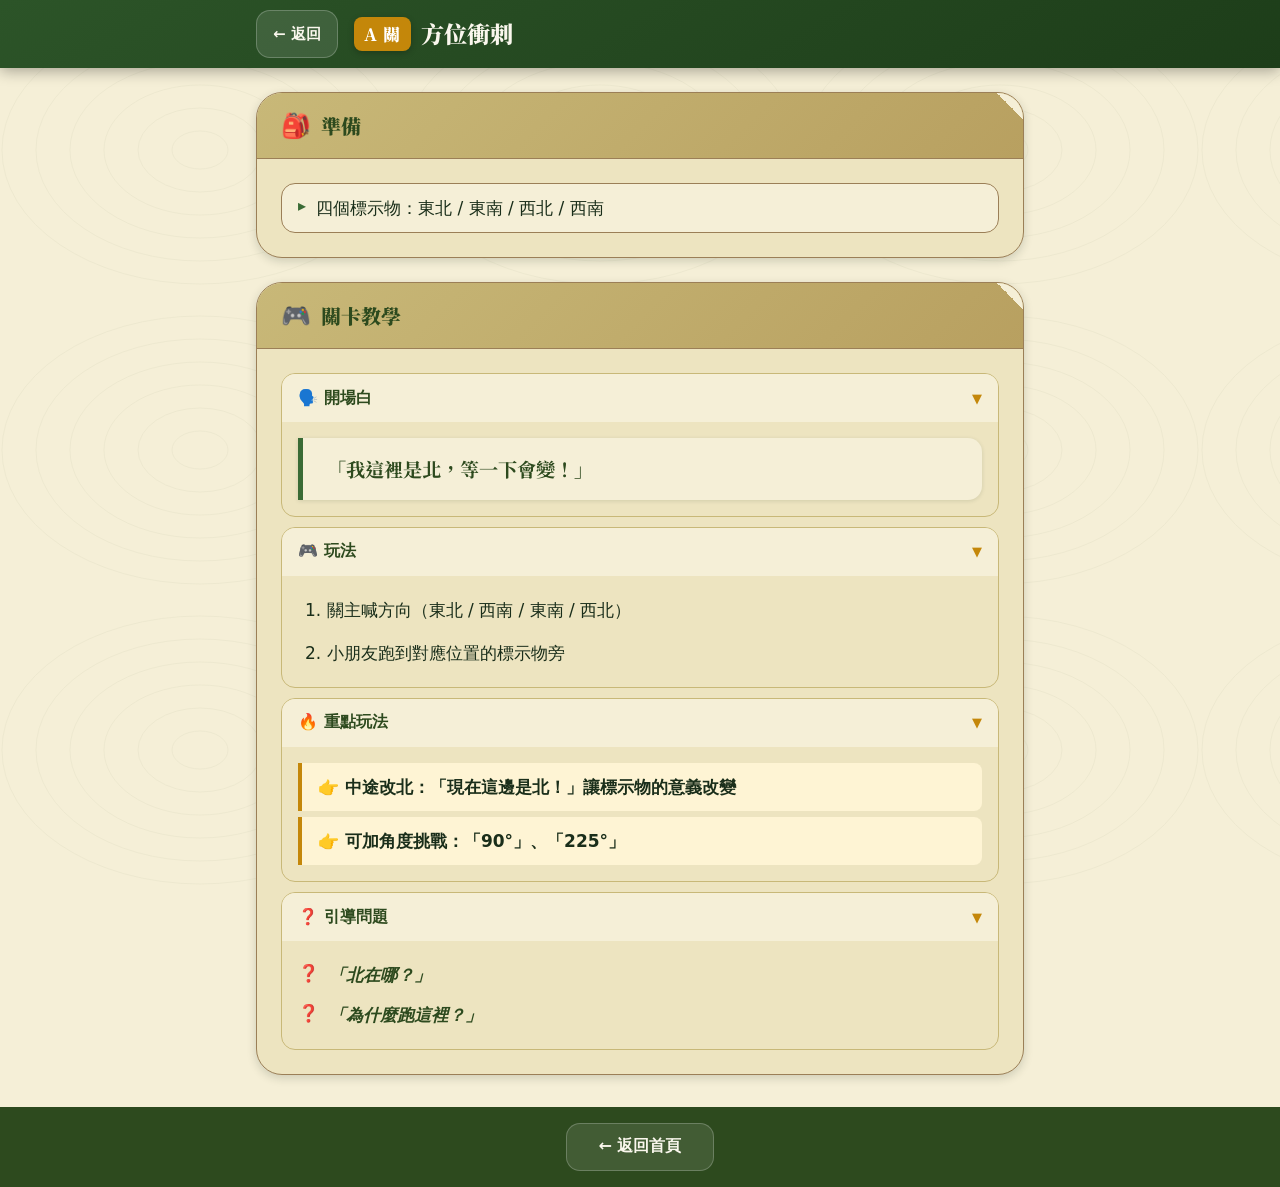
==== commit ed82eb1f: "feat: update principles, remove pass conditions, expand C question bank - Add 5th principle: 發現，不是考試" ====
--- a/station-a.html
+++ b/station-a.html
@@ -99,14 +99,6 @@
               </div>
             </div>
 
-            <div class="pass-condition" role="button" tabindex="0" aria-label="點擊標記過關">
-              <span class="pass-icon">✅</span>
-              <div class="pass-text">
-                <strong>過關條件</strong>
-                <p>成功 3 次</p>
-              </div>
-              <span class="pass-done-label">完成！</span>
-            </div>
 
           </div>
         </section>
--- a/css/style.css
+++ b/css/style.css
@@ -351,6 +351,7 @@
 .principle-item:nth-child(2) { animation-delay: 0.13s; }
 .principle-item:nth-child(3) { animation-delay: 0.21s; }
 .principle-item:nth-child(4) { animation-delay: 0.29s; }
+.principle-item:nth-child(5) { animation-delay: 0.37s; }
 
 .principle-num {
   width: 2.75rem;
@@ -905,6 +906,137 @@
 
 
 /* ============================================================
+   Question List (station-c)
+   ============================================================ */
+
+.q-group { margin-bottom: var(--space-lg); }
+.q-group:last-child { margin-bottom: 0; }
+
+.q-group-title {
+  display: flex;
+  align-items: center;
+  gap: var(--space-sm);
+  font-size: 0.9375rem;
+  font-weight: 700;
+  color: var(--color-heading);
+  margin-bottom: var(--space-sm);
+  padding: var(--space-xs) var(--space-sm);
+  background: var(--color-surface);
+  border-radius: var(--radius-sm);
+  border-left: 4px solid var(--color-surface-deep);
+}
+
+.question-list {
+  list-style: none;
+  padding: 0;
+  margin: 0;
+  border: 1.5px solid var(--color-border);
+  border-radius: var(--radius-md);
+  overflow: hidden;
+}
+
+.q-item {
+  display: flex;
+  align-items: center;
+  gap: var(--space-sm);
+  padding: 0.7rem var(--space-md);
+  border-bottom: 1px solid var(--color-surface-deep);
+  font-size: 1.0625rem;
+  font-weight: 500;
+  background: var(--color-bg);
+  min-height: var(--touch-min);
+  cursor: pointer;
+  -webkit-tap-highlight-color: transparent;
+  user-select: none;
+  transition: opacity 0.2s ease;
+}
+
+.q-item:last-child { border-bottom: none; }
+.q-item:nth-child(even) { background: var(--color-surface); }
+.q-item:active { opacity: 0.7; }
+
+.q-item.is-asked { opacity: 0.35; }
+
+.q-item.is-asked .q-text {
+  text-decoration: line-through;
+  text-decoration-color: var(--color-primary);
+  text-decoration-thickness: 2px;
+}
+
+.q-text { flex: 1; line-height: 1.4; }
+
+.q-note {
+  display: block;
+  font-size: 0.8rem;
+  font-style: italic;
+  color: var(--color-border);
+  margin-top: 0.15em;
+  font-weight: 500;
+  text-decoration: none !important;
+}
+
+.q-ans {
+  font-size: 1.375rem;
+  line-height: 1;
+  flex-shrink: 0;
+}
+
+/* Floating status bar — slides up when first question is marked */
+.q-status-bar {
+  position: fixed;
+  bottom: 0; left: 0; right: 0;
+  z-index: 200;
+  display: flex;
+  align-items: center;
+  justify-content: space-between;
+  gap: var(--space-md);
+  padding: var(--space-sm) var(--space-lg);
+  padding-bottom: calc(var(--space-sm) + env(safe-area-inset-bottom, 0px));
+  background: var(--color-primary-dark);
+  color: var(--color-primary-text);
+  box-shadow: 0 -4px 16px rgba(0,0,0,0.28);
+  transform: translateY(100%);
+  transition: transform 0.3s cubic-bezier(0.34, 1.2, 0.64, 1);
+  pointer-events: none;
+}
+
+.q-status-bar.is-visible {
+  transform: translateY(0);
+  pointer-events: auto;
+}
+
+.q-count { font-size: 1rem; font-weight: 600; }
+
+.q-count strong {
+  font-size: 1.25rem;
+  font-weight: 900;
+  color: var(--color-accent-light);
+}
+
+.q-reset-btn {
+  display: inline-flex;
+  align-items: center;
+  gap: var(--space-xs);
+  padding: 0.45em 1.1em;
+  min-height: var(--touch-min);
+  background: rgba(255,255,255,0.15);
+  color: var(--color-primary-text);
+  border: 1.5px solid rgba(255,255,255,0.3);
+  border-radius: var(--radius-md);
+  font-size: 1rem;
+  font-weight: 700;
+  white-space: nowrap;
+  transition: background 0.15s ease;
+}
+
+.q-reset-btn:hover, .q-reset-btn:focus-visible {
+  background: rgba(255,255,255,0.25);
+  outline: 2px solid rgba(255,255,255,0.5);
+  outline-offset: 2px;
+}
+
+
+/* ============================================================
    Print
    ============================================================ */
 @media print {
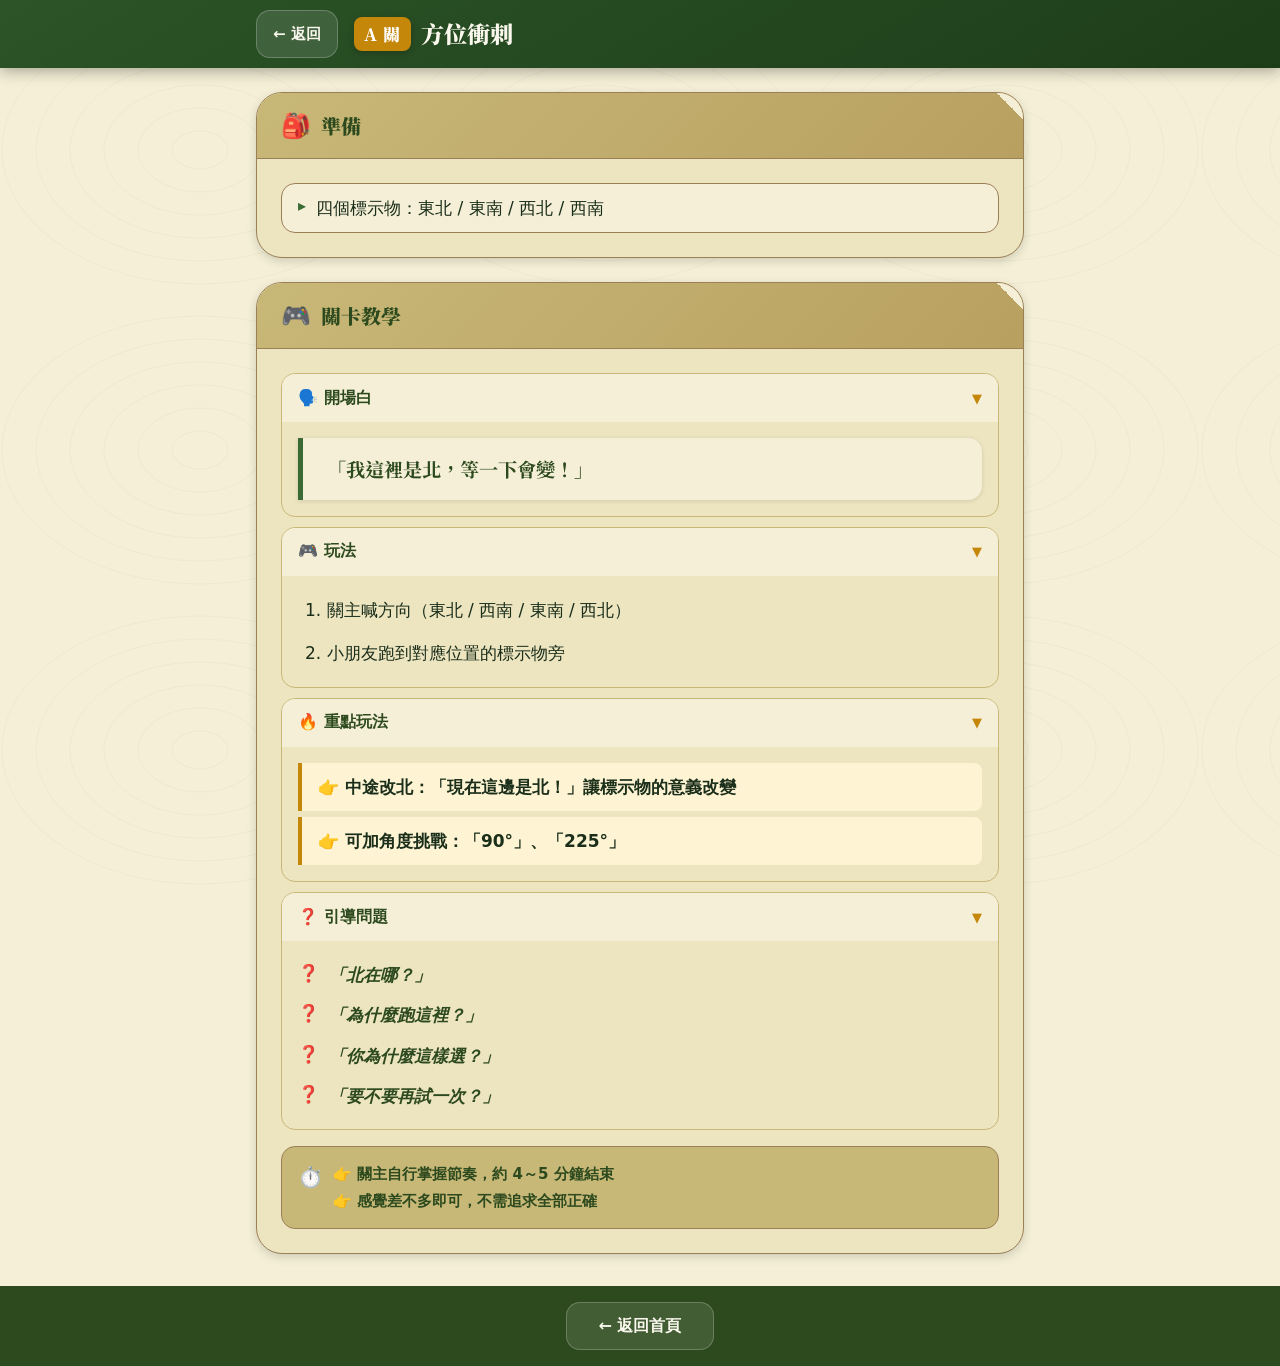
==== commit 6136124c: "feat: strengthen site for live field use - index: add activity flow card (5 stations, 4-5 min each, " ====
--- a/station-a.html
+++ b/station-a.html
@@ -95,7 +95,17 @@
                 <ul class="guidance-list">
                   <li>「北在哪？」</li>
                   <li>「為什麼跑這裡？」</li>
+                  <li>「你為什麼這樣選？」</li>
+                  <li>「要不要再試一次？」</li>
                 </ul>
+              </div>
+            </div>
+
+            <div class="rhythm-reminder">
+              <span class="rhythm-icon">⏱️</span>
+              <div class="rhythm-lines">
+                <p>👉 關主自行掌握節奏，約 4～5 分鐘結束</p>
+                <p>👉 感覺差不多即可，不需追求全部正確</p>
               </div>
             </div>
 
--- a/css/style.css
+++ b/css/style.css
@@ -906,6 +906,96 @@
 
 
 /* ============================================================
+   Activity Flow Card — Homepage
+   ============================================================ */
+.flow-card {
+  background: var(--color-surface);
+  border: 1.5px solid var(--color-border);
+  border-left: 5px solid var(--color-primary);
+  border-radius: var(--radius-lg);
+  padding: var(--space-md) var(--space-lg);
+  margin-bottom: var(--space-xl);
+  box-shadow: var(--shadow-sm);
+}
+
+.flow-card-title {
+  display: flex;
+  align-items: center;
+  gap: var(--space-sm);
+  font-family: var(--font-serif);
+  font-size: 1.0625rem;
+  font-weight: 900;
+  color: var(--color-heading);
+  margin-bottom: var(--space-sm);
+}
+
+.flow-list {
+  list-style: none;
+  padding: 0;
+  margin: 0 0 var(--space-sm);
+  display: flex;
+  flex-direction: column;
+  gap: 0.3rem;
+}
+
+.flow-list li {
+  font-size: 1rem;
+  font-weight: 500;
+  color: var(--color-text);
+  padding-left: 1.1em;
+  position: relative;
+  margin: 0;
+}
+
+.flow-list li::before {
+  content: '•';
+  position: absolute;
+  left: 0;
+  color: var(--color-primary);
+  font-weight: 900;
+}
+
+.flow-note {
+  font-size: 0.9375rem;
+  font-weight: 700;
+  font-style: italic;
+  color: var(--color-primary);
+  margin: 0;
+  padding-top: var(--space-sm);
+  border-top: 1px solid var(--color-surface-deep);
+}
+
+/* ============================================================
+   Rhythm Reminder — Station Pages
+   ============================================================ */
+.rhythm-reminder {
+  display: flex;
+  align-items: flex-start;
+  gap: var(--space-sm);
+  margin-top: var(--space-md);
+  background: var(--color-surface-deep);
+  border: 1.5px solid var(--color-border);
+  border-radius: var(--radius-md);
+  padding: var(--space-md);
+  font-size: 0.9375rem;
+  font-weight: 600;
+  color: var(--color-heading);
+}
+
+.rhythm-icon {
+  font-size: 1.25rem;
+  line-height: 1.4;
+  flex-shrink: 0;
+}
+
+.rhythm-lines p {
+  margin: 0;
+  line-height: 1.5;
+}
+
+.rhythm-lines p + p { margin-top: 0.25em; }
+
+/* ============================================================
    Question List (station-c)
    ============================================================ */
 
@@ -966,11 +1056,10 @@
 .q-text { flex: 1; line-height: 1.4; }
 
 .q-note {
-  display: block;
-  font-size: 0.8rem;
+  display: inline;
+  font-size: 0.875em;
   font-style: italic;
   color: var(--color-border);
-  margin-top: 0.15em;
   font-weight: 500;
   text-decoration: none !important;
 }
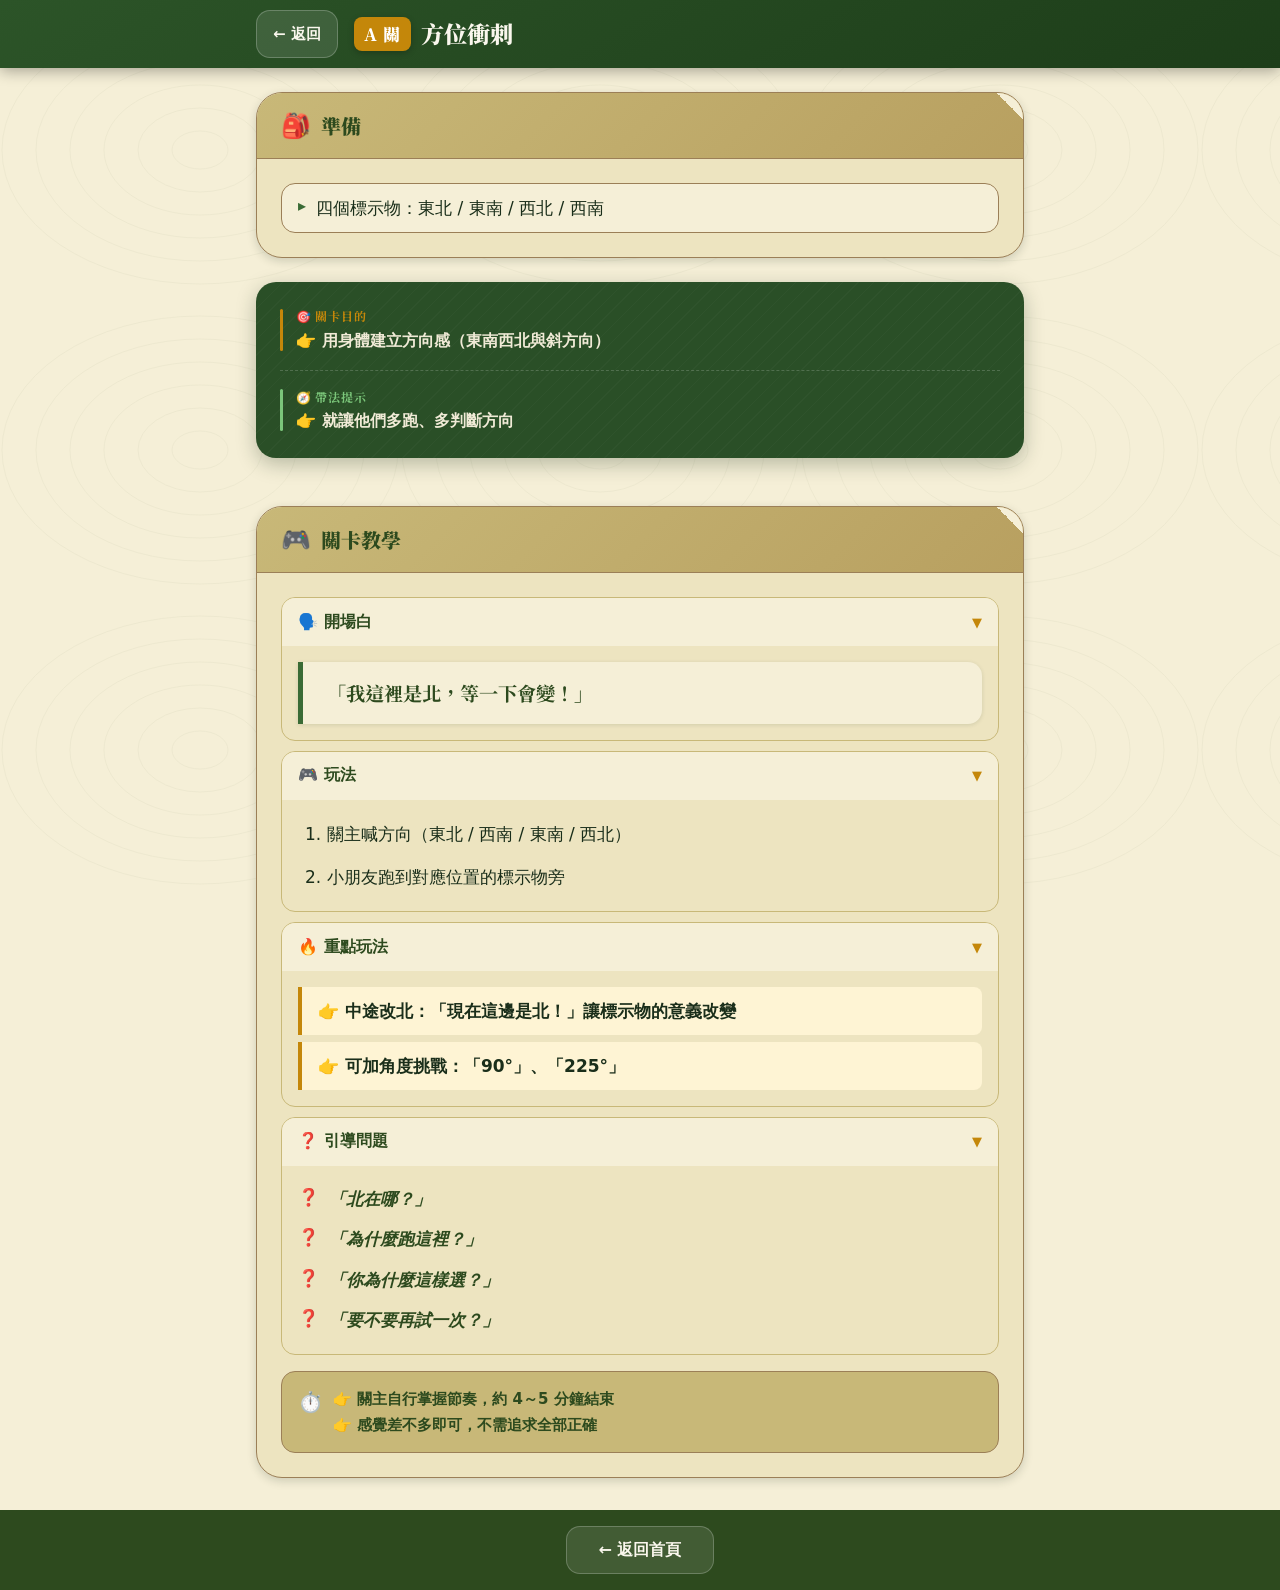
==== commit 522b3694: "feat(stations): add mission briefing card with purpose and approach tip to all stations" ====
--- a/station-a.html
+++ b/station-a.html
@@ -11,6 +11,7 @@
   <title>A關：方位衝刺 · 童軍定向</title>
   <link rel="preconnect" href="https://fonts.googleapis.com">
   <link rel="preconnect" href="https://fonts.gstatic.com" crossorigin>
+  <link rel="icon" href="favicon.svg" type="image/svg+xml">
   <link rel="stylesheet" href="css/style.css">
 </head>
 <body>
@@ -39,6 +40,21 @@
             <ul class="prep-list">
               <li>四個標示物：東北 / 東南 / 西北 / 西南</li>
             </ul>
+          </div>
+        </section>
+
+        <!-- 任務牌 -->
+        <section class="mission-card" aria-label="關卡目的與帶法提示">
+          <div class="mission-row">
+            <div class="mission-block is-purpose">
+              <span class="mission-label">🎯 關卡目的</span>
+              <p class="mission-text">👉 用身體建立方向感（東南西北與斜方向）</p>
+            </div>
+            <hr class="mission-divider">
+            <div class="mission-block is-approach">
+              <span class="mission-label">🧭 帶法提示</span>
+              <p class="mission-text">👉 就讓他們多跑、多判斷方向</p>
+            </div>
           </div>
         </section>
 
--- a/css/style.css
+++ b/css/style.css
@@ -906,6 +906,158 @@
 
 
 /* ============================================================
+   Mission Briefing Card — Station Pages
+   ============================================================ */
+.mission-card {
+  background: var(--color-primary-dark);
+  border-radius: var(--radius-lg);
+  padding: var(--space-lg);
+  margin-bottom: var(--space-lg);
+  box-shadow: var(--shadow-lg);
+  position: relative;
+  overflow: hidden;
+}
+
+.mission-card::before {
+  content: '';
+  position: absolute;
+  inset: 0;
+  background: repeating-linear-gradient(
+    -45deg,
+    transparent,
+    transparent 10px,
+    rgba(255,255,255,0.025) 10px,
+    rgba(255,255,255,0.025) 11px
+  );
+  pointer-events: none;
+}
+
+.mission-row {
+  position: relative;
+  display: flex;
+  flex-direction: column;
+  gap: var(--space-md);
+}
+
+.mission-block {
+  padding-left: var(--space-md);
+  position: relative;
+}
+
+.mission-block::before {
+  content: '';
+  position: absolute;
+  left: 0;
+  top: 0.15em;
+  bottom: 0.15em;
+  width: 3px;
+  border-radius: 2px;
+}
+
+.mission-block.is-purpose::before  { background: var(--color-accent); }
+.mission-block.is-approach::before { background: #7BC67A; }
+
+.mission-label {
+  display: block;
+  font-family: var(--font-serif);
+  font-size: 0.75rem;
+  font-weight: 700;
+  letter-spacing: 0.06em;
+  margin-bottom: 0.25em;
+}
+
+.mission-block.is-purpose  .mission-label { color: var(--color-accent); }
+.mission-block.is-approach .mission-label { color: #7BC67A; }
+
+.mission-text {
+  margin: 0;
+  font-size: 1rem;
+  font-weight: 700;
+  color: #F0EAD6;
+  line-height: 1.55;
+}
+
+.mission-divider {
+  border: none;
+  border-top: 1px dashed rgba(255,255,255,0.18);
+  margin: 0;
+}
+
+/* ============================================================
+   Honor Stone Card — Homepage
+   ============================================================ */
+.honor-card {
+  background: #FFFBF0;
+  border: 1.5px solid #D4A843;
+  border-left: 5px solid #C4870A;
+  border-radius: var(--radius-lg);
+  padding: var(--space-lg);
+  margin-bottom: var(--space-lg);
+  box-shadow: var(--shadow-sm);
+}
+
+.honor-card-title {
+  display: flex;
+  align-items: center;
+  gap: var(--space-sm);
+  font-family: var(--font-serif);
+  font-size: 1.1rem;
+  font-weight: 700;
+  color: #7A5000;
+  margin: 0 0 var(--space-sm) 0;
+}
+
+.honor-card-rule {
+  font-size: 0.9rem;
+  font-weight: 600;
+  color: #7A5000;
+  margin: var(--space-sm) 0 0.3em 0;
+}
+
+.honor-list {
+  list-style: none;
+  margin: 0 0 var(--space-sm) 0;
+  padding: 0;
+  display: flex;
+  flex-direction: column;
+  gap: 0.35em;
+}
+
+.honor-list li {
+  position: relative;
+  padding-left: 1.3em;
+  font-size: 0.9375rem;
+  color: var(--color-text);
+  line-height: 1.5;
+}
+
+.honor-list li::before {
+  content: '◆';
+  position: absolute;
+  left: 0;
+  color: #C4870A;
+  font-size: 0.6em;
+  top: 0.35em;
+}
+
+.honor-note {
+  margin: var(--space-sm) 0 0 0;
+  font-size: 0.9rem;
+  font-style: italic;
+  color: #8B6914;
+  font-weight: 600;
+}
+
+.honor-summary {
+  margin: var(--space-sm) 0 0 0;
+  font-size: 0.9rem;
+  color: var(--color-text-muted);
+  border-top: 1px solid #E8C97A;
+  padding-top: var(--space-sm);
+  line-height: 1.6;
+}
+
+/* ============================================================
    Activity Flow Card — Homepage
    ============================================================ */
 .flow-card {
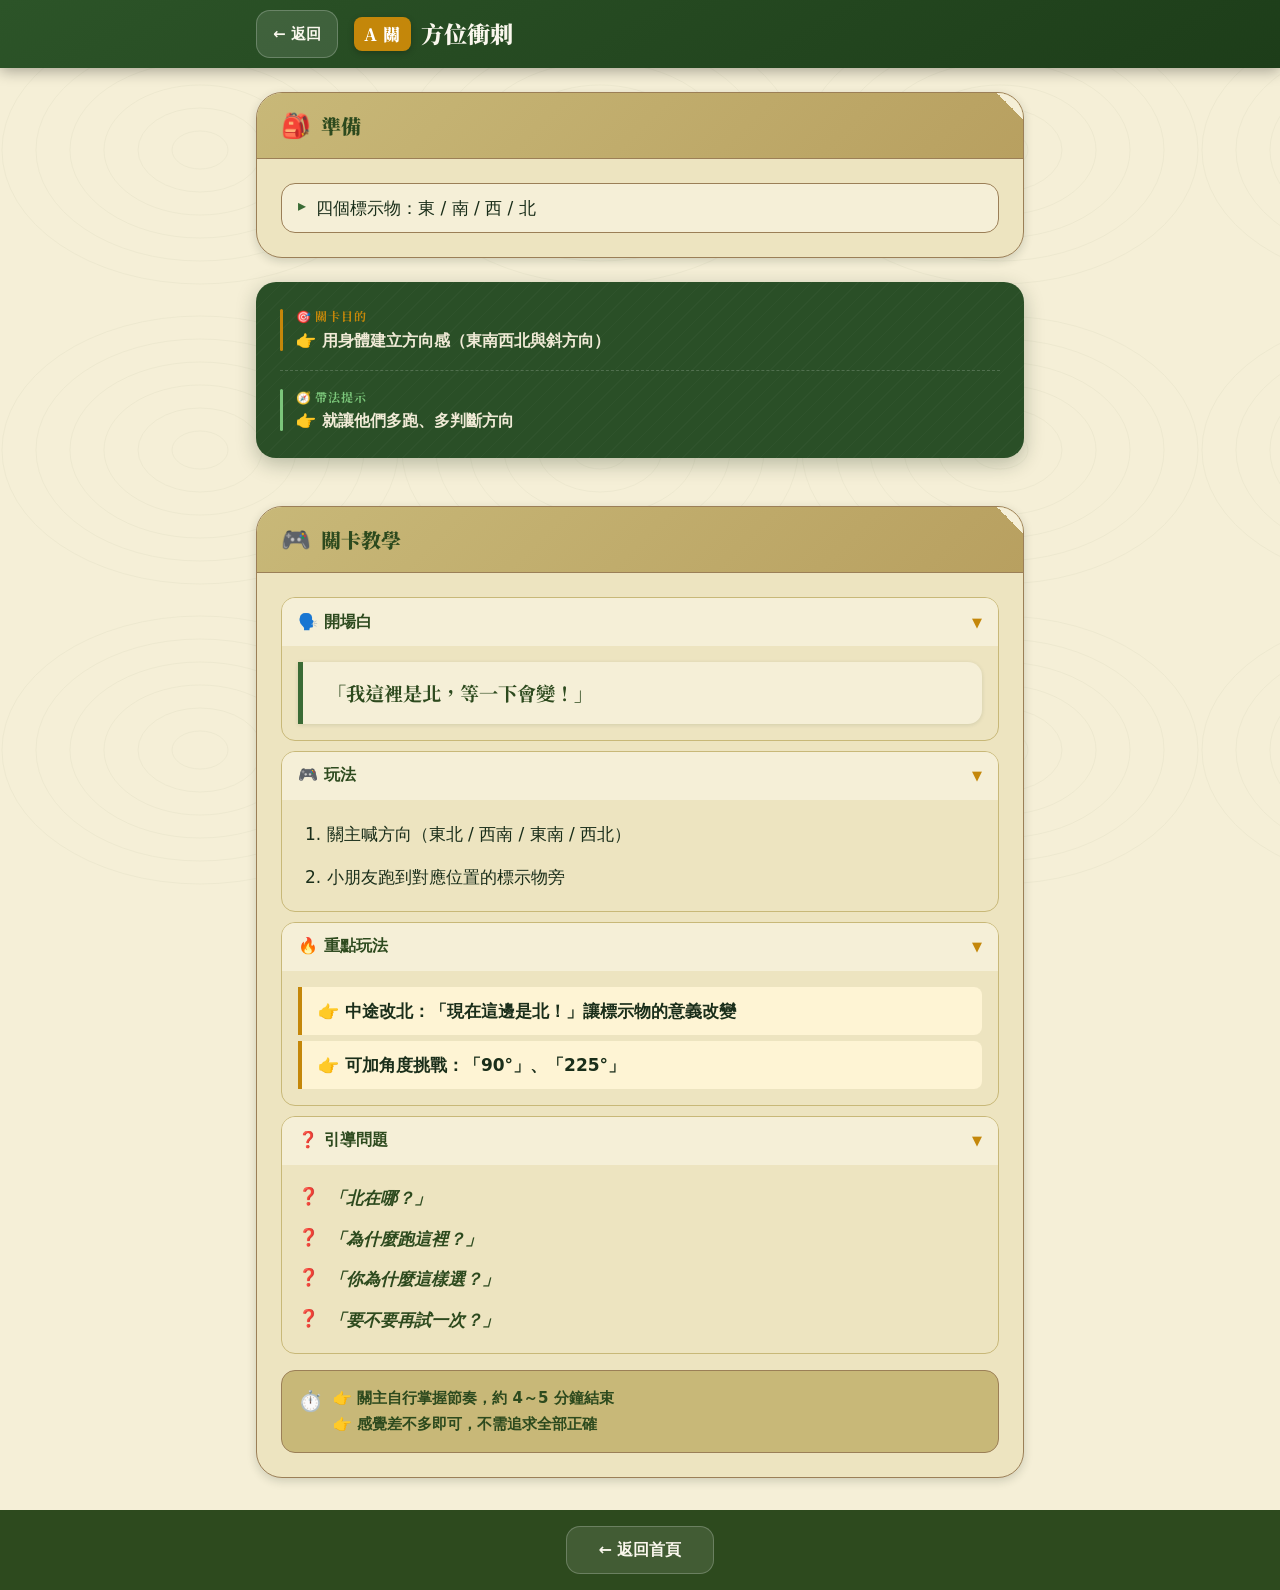
==== commit 2e41e10a: "fix(station-a): update markers to cardinal directions" ====
--- a/station-a.html
+++ b/station-a.html
@@ -38,7 +38,7 @@
           </div>
           <div class="card-body">
             <ul class="prep-list">
-              <li>四個標示物：東北 / 東南 / 西北 / 西南</li>
+              <li>四個標示物：東 / 南 / 西 / 北</li>
             </ul>
           </div>
         </section>
--- a/css/style.css
+++ b/css/style.css
@@ -693,7 +693,7 @@
 }
 
 .block-body {
-  max-height: 2000px;
+  max-height: none;
   overflow: hidden;
   transition: max-height 0.35s ease, padding 0.35s ease;
   padding: var(--space-md);
